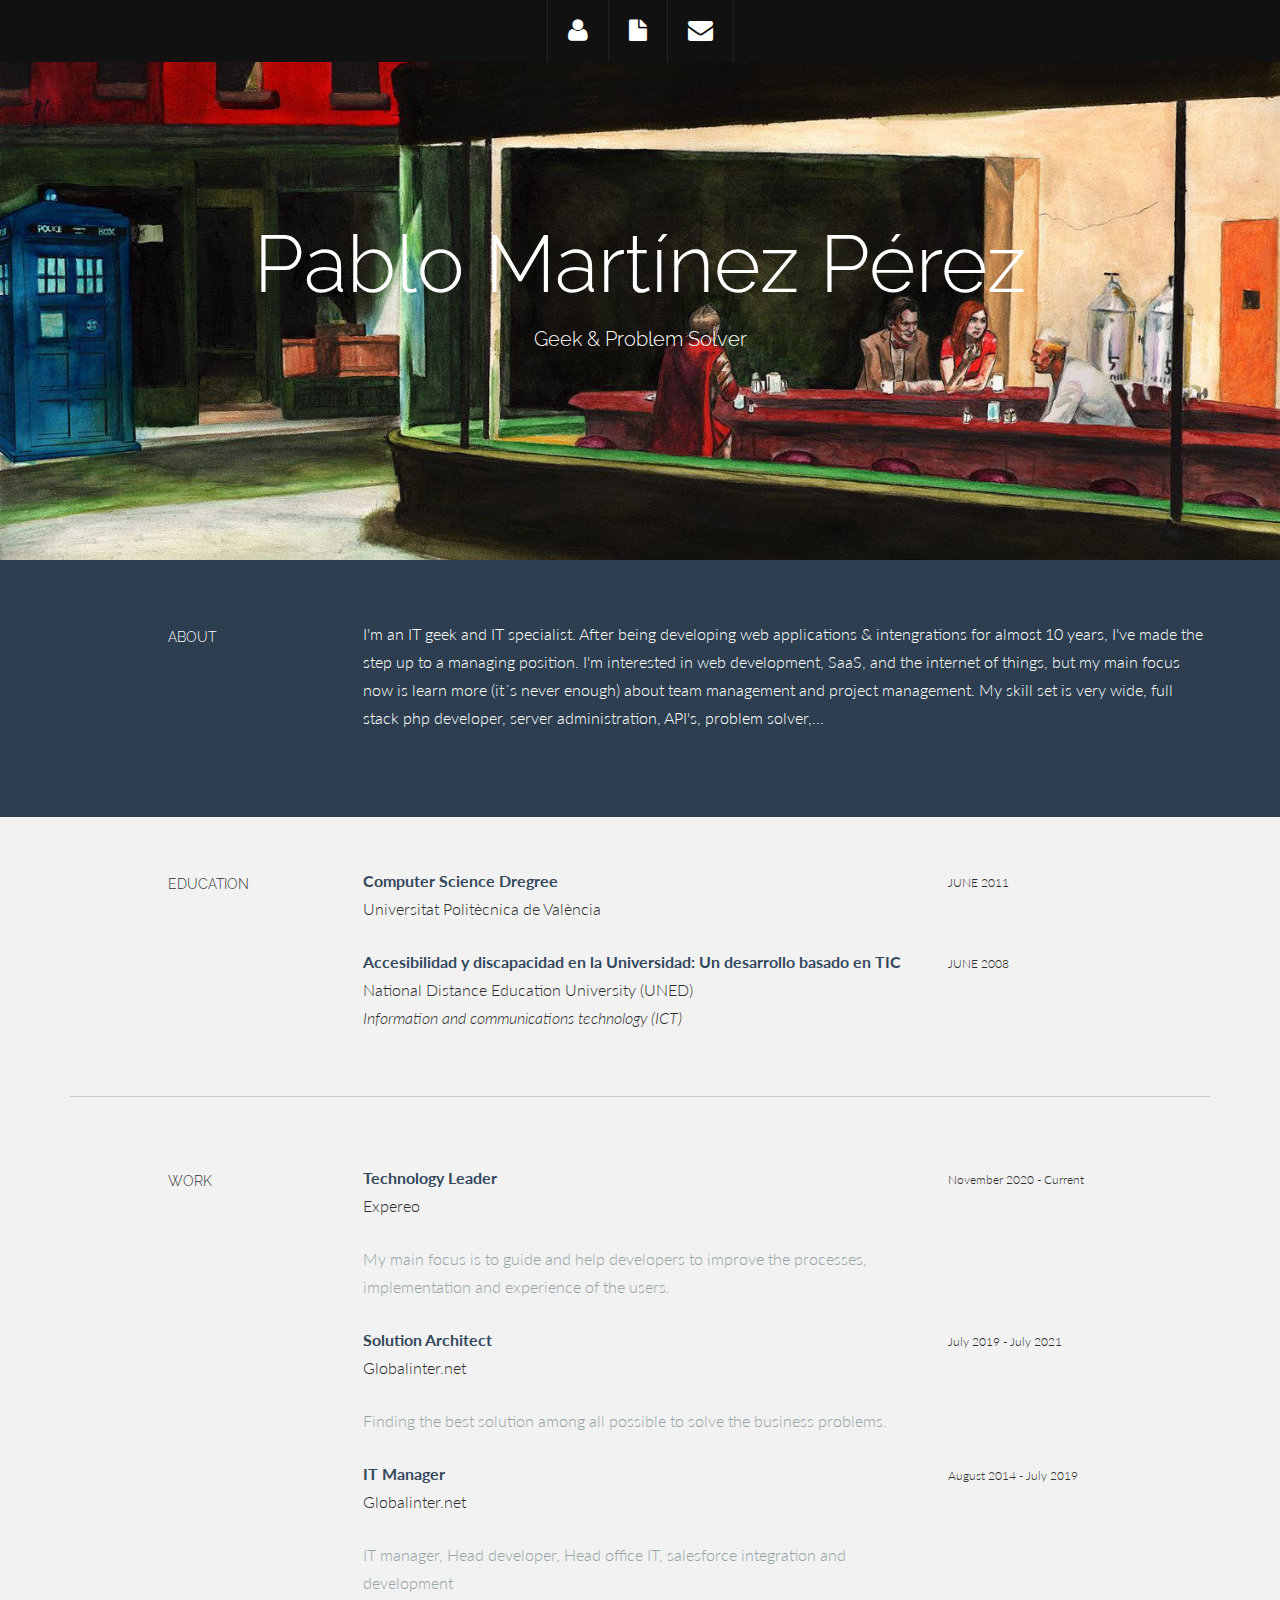
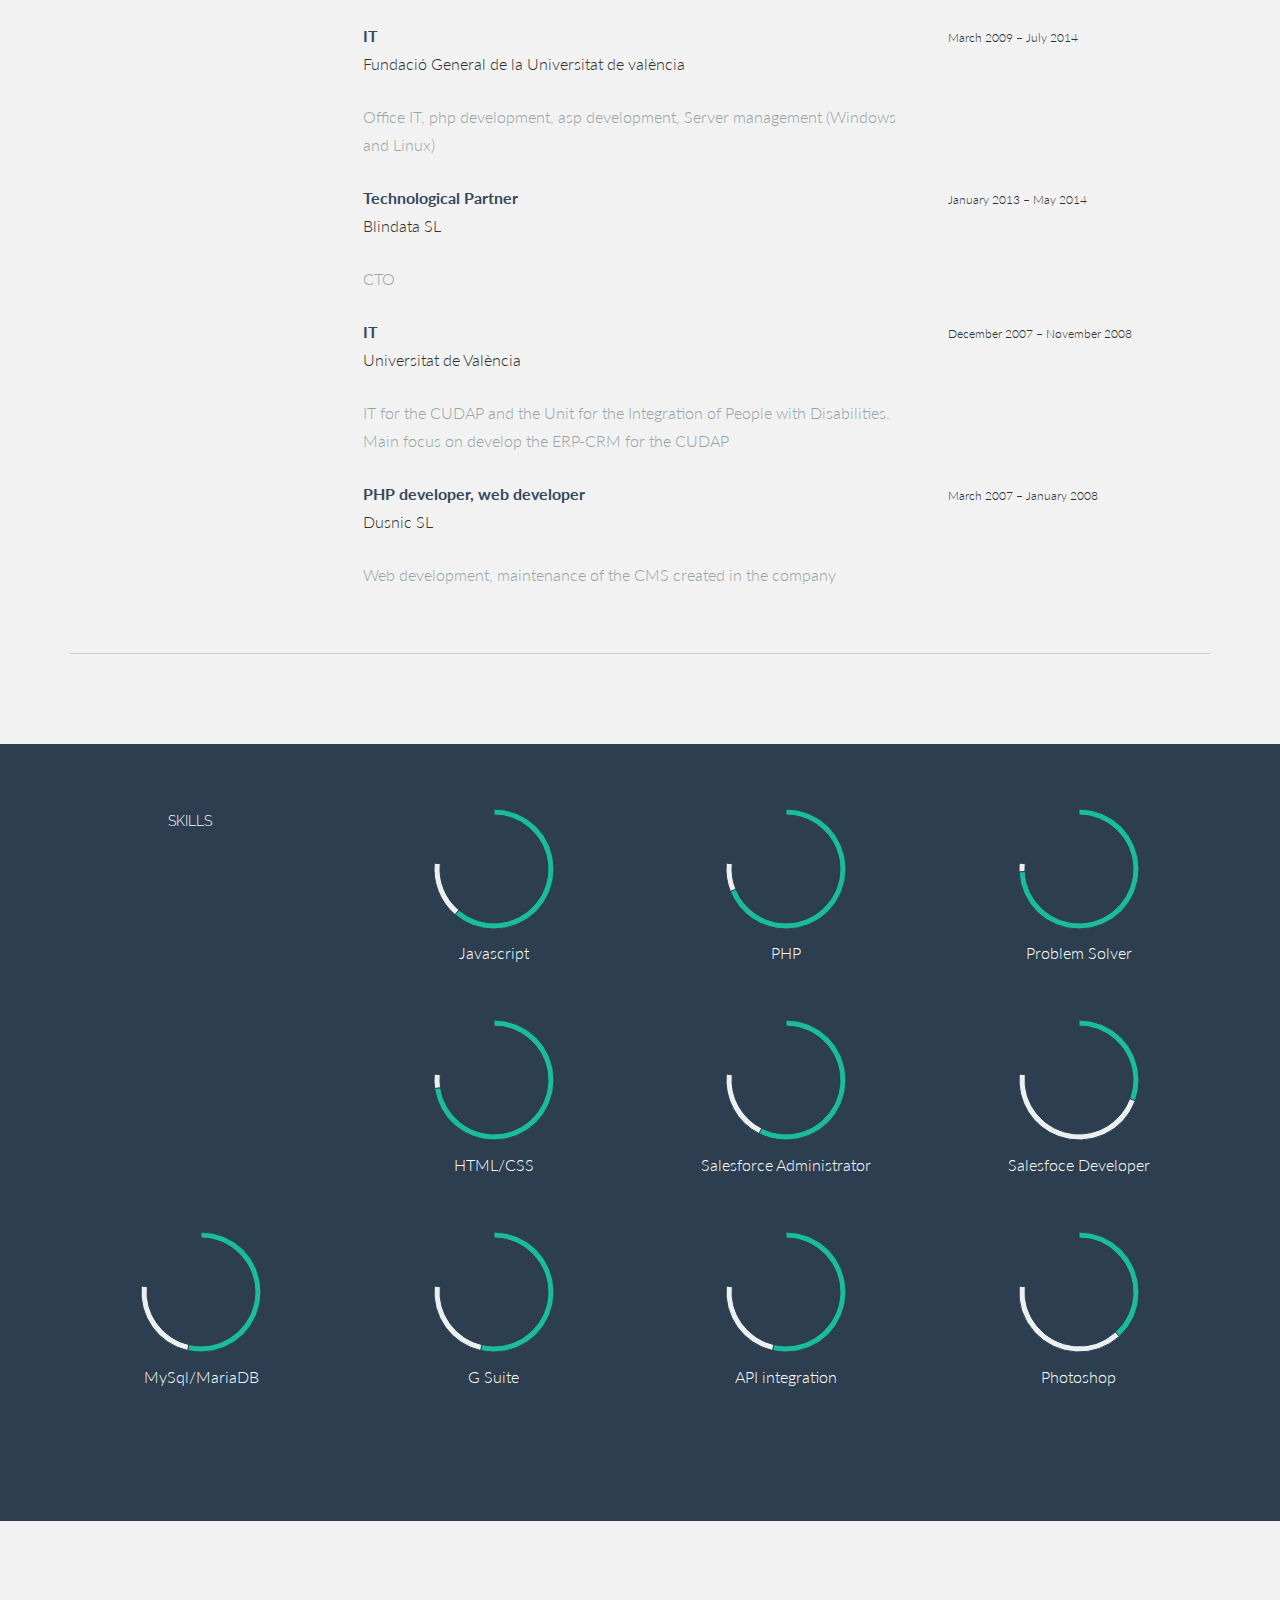
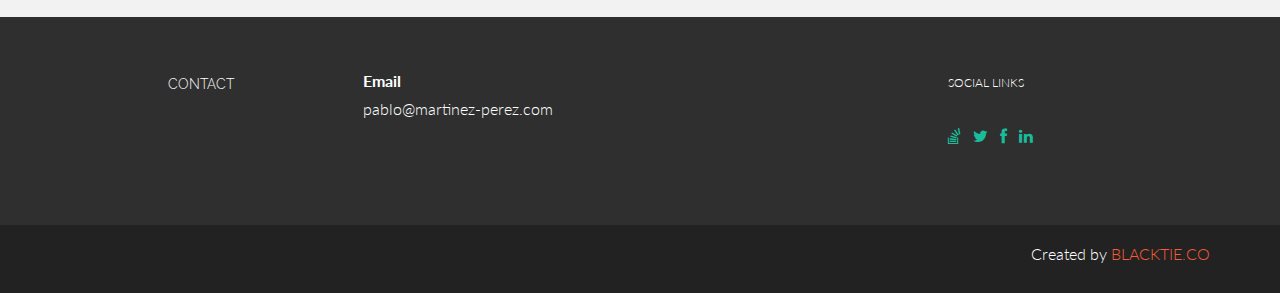
==== index.html @ cc5a2cf2 "old personal page" ====
<!DOCTYPE html>
<html lang="en">
  <head>
    <meta charset="utf-8">
    <meta name="viewport" content="width=device-width, initial-scale=1.0">
    <meta name="description" content="">
    <meta name="author" content="">
    <link rel="shortcut icon" href="assets/ico/favicon.png">

    <title>Pablo Mart&iacute;nez P&eacute;rez - Geel & problem solver</title>

    <!-- Bootstrap core CSS -->
    <link href="assets/css/bootstrap.css" rel="stylesheet">

    <!-- Custom styles for this template -->
    <link href="assets/css/main.css" rel="stylesheet">

	<link rel="stylesheet" href="assets/css/font-awesome.min.css">

    <link href='http://fonts.googleapis.com/css?family=Lato:300,400,700,300italic,400italic' rel='stylesheet' type='text/css'>
    <link href='http://fonts.googleapis.com/css?family=Raleway:400,300,700' rel='stylesheet' type='text/css'>

    <script src="assets/js/jquery.min.js"></script>
    <script type="text/javascript" src="assets/js/smoothscroll.js"></script>
    <script src="assets/js/Chart.js"></script>

    <!-- HTML5 shim and Respond.js IE8 support of HTML5 elements and media queries -->
    <!--[if lt IE 9]>
      <script src="assets/js/html5shiv.js"></script>
      <script src="assets/js/respond.min.js"></script>
    <![endif]-->
  </head>

  <body data-spy="scroll" data-offset="0" data-target="#nav">

	<div id="section-topbar">
		<div id="topbar-inner">
			<div class="container">
				<div class="row">
					<div class="dropdown">
						<ul id="nav" class="nav">
							<li class="menu-item"><a class="smoothScroll" href="#about" title="About"><i class="icon-user"></i></a></li>
							<li class="menu-item"><a class="smoothScroll" href="#resume" title="Resume"><i class="icon-file"></i></a></li>
							<!-- <li class="menu-item"><a class="smoothScroll" href="#work" title="Works"><i class="icon-briefcase"></i></a></li>-->
							<li class="menu-item"><a class="smoothScroll" href="#contact" title="Contact"><i class="icon-envelope"></i></a></li>
						</ul><!--/ uL#nav -->
					</div><!-- /.dropdown -->

					<div class="clear"></div>
				</div><!--/.row -->
			</div><!--/.container -->

			<div class="clear"></div>
		</div><!--/ #topbar-inner -->
	</div><!--/ #section-topbar -->

	<div id="headerwrap">
		<div class="container">
			<div class="row centered">
				<div class="col-lg-12">
					<h1>Pablo Mart&iacute;nez P&eacute;rez</h1>
					<h3>Geek & Problem Solver</h3>
				</div><!--/.col-lg-12 -->
			</div><!--/.row -->
		</div><!--/.container -->
	</div><!--/.#headerwrap -->


	<section id="about" name="about"></section>
	<div id="intro">
		<div class="container">
			<div class="row">

				<div class="col-lg-2 col-lg-offset-1">
					<h5>ABOUT</h5>
				</div>
				<div class="col-lg-9">
					<p>I'm an IT geek and IT specialist. After being developing web applications & intengrations for almost 10 years, I've made the step up to a managing position. I'm interested in web development, SaaS, and the internet of things, but my main focus now is learn more (it´s never enough) about team management and project management. My skill set is very wide, full stack php developer, server administration, API's, problem solver,... </p>
				</div>
				<!-- <div class="col-lg-3">
					<p><a href="#"><i class="icon-file"></i></a> <sm>DOWNLOAD PDF</sm></p>
				</div> -->

			</div><!--/.row -->
		</div><!--/.container -->
	</div><!--/ #intro -->


	<section id="resume" name="resume"></section>
	<!--EDUCATION DESCRIPTION -->
	<div class="container desc">
		<div class="row">

				<div class="col-lg-2 col-lg-offset-1">
					<h5>EDUCATION</h5>
				</div>
				<div class="col-lg-6">
					<p><t>Computer Science Dregree</t><br/>
						Universitat Politècnica de València<br/>

					</p>
				</div>
				<div class="col-lg-3">
					<p><sm>JUNE 2011</sm><br/>
					</p>
				</div>

				<div class="col-lg-6 col-lg-offset-3">
					<p><t>Accesibilidad y discapacidad en la Universidad: Un desarrollo basado en TIC</t><br/>
						National Distance Education University (UNED)<br/>
						<i>Information and communications technology (ICT)</i>
					</p>
				</div>
				<div class="col-lg-3">
					<p><sm>JUNE 2008</sm></p>
				</div>

		</div><!--/.row -->
		<br>
		<hr>
	</div><!--/.container -->


	<!--WORK DESCRIPTION -->
	<div class="container desc">
		<div class="row">
				<div class="col-lg-2 col-lg-offset-1">
					<h5>WORK</h5>
				</div>
                <div class="col-lg-6 ">
					<p><t>Technology Leader</t><br/>
						Expereo <br/>
					</p>
					<p><more>My main focus is to guide and help developers to improve the processes, implementation and experience of the users.</more></p>
				</div>
				<div class="col-lg-3">
					<p><sm>November 2020 - Current</sm></p>
				</div>
                <div class="col-lg-6 col-lg-offset-3 ">
					<p><t>Solution Architect</t><br/>
						Globalinter.net <br/>
					</p>
					<p><more>Finding the best solution among all possible to solve the business problems.</more></p>
				</div>
				<div class="col-lg-3">
					<p><sm>July 2019 - July 2021</sm></p>
				</div>
				<div class="col-lg-6 col-lg-offset-3">
					<p><t>IT Manager</t><br/>
						Globalinter.net <br/>
					</p>
					<p><more>IT manager, Head developer, Head office IT, salesforce integration and development</more></p>
				</div>
				<div class="col-lg-3">
					<p><sm>August 2014 - July 2019</sm></p>
				</div>

				<div class="col-lg-6 col-lg-offset-3">
					<p><t>IT</t><br/>
						Fundaci&oacute; General de la Universitat de val&egrave;ncia <br/>
					</p>
					<p><more>Office IT, php development, asp development, Server management (Windows and Linux)</more></p>
				</div>
				<div class="col-lg-3">
					<p><sm>March 2009 – July 2014 </sm></p>
				</div>

				<div class="col-lg-6 col-lg-offset-3">
					<p><t>Technological Partner</t><br/>
						Blindata SL <br/>
					</p>
					<p><more>CTO</more></p>
				</div>
				<div class="col-lg-3">
					<p><sm>January 2013 – May 2014 </sm></p>
				</div>

				<div class="col-lg-6 col-lg-offset-3">
					<p><t>IT</t><br/>
						Universitat de València <br/>
					</p>
					<p><more>IT for the CUDAP and the Unit for the Integration of People with Disabilities. Main focus on develop the ERP-CRM for the CUDAP</more></p>
				</div>
				<div class="col-lg-3">
					<p><sm>December 2007 – November 2008 </sm></p>
				</div>


				<div class="col-lg-6 col-lg-offset-3">
					<p><t>PHP developer, web developer</t><br/>
						Dusnic SL <br/>
					</p>
					<p><more>Web development, maintenance of the CMS created in the company</more></p>
				</div>
				<div class="col-lg-3">
					<p><sm>March 2007 – January 2008 </sm></p>
				</div>
		</div><!--/.row -->
		<br>
		<hr>
	</div><!--/.container -->


	<!--AWARDS DESCRIPTION -->
	 <div class="container desc">
		<!--<div class="row">
				<div class="col-lg-2 col-lg-offset-1">
					<h5>AWARDS</h5>
				</div>
				<div class="col-lg-6">
					<p><t>Best Web Design</t><br/>
						Black Tie Site <br/>
					</p>
				</div>
				<div class="col-lg-3">
					<p><sm>NOVEMBER 2013</sm></p>
				</div>

				<div class="col-lg-6 col-lg-offset-3">
					<p><t>Designer of the Year</t><br/>
						Awwwards Site
					</p>
					<p><more>Lorem Ipsum is simply dummy text of the printing and typesetting industry. Lorem Ipsum has been the industry's standard dummy text ever since the 1500s, when an unknown printer took a galley of type and scrambled it to make a type specimen book.</more></p>
				</div>
				<div class="col-lg-3">
					<p><sm>2013</sm></p>
				</div>

		</div><!--/.row -->
		<br>
	</div><!--/.container -->


	<!--SKILLS DESCRIPTION -->
	<div id="skillswrap">
		<div class="container">
			<div class="row">
					<div class="col-lg-2 col-lg-offset-1">
						<h5>SKILLS</h5>
					</div>
					<div class="col-lg-3 centered">
						<canvas id="javascript" height="130" width="130"></canvas>
						<p>Javascript</p>
						<br>
						<script>
							var doughnutData = [
									{
										value: 80,
										color:"#1abc9c"
									},
									{
										value : 20,
										color : "#ecf0f1"
									}
								];
								var myDoughnut = new Chart(document.getElementById("javascript").getContext("2d")).Doughnut(doughnutData);
						</script>
					</div>
					<div class="col-lg-3 centered">
						<canvas id="php" height="130" width="130"></canvas>
						<p>PHP</p>
						<br>
						<script>
							var doughnutData = [
									{
										value: 90,
										color:"#1abc9c"
									},
									{
										value : 10,
										color : "#ecf0f1"
									}
								];
								var myDoughnut = new Chart(document.getElementById("php").getContext("2d")).Doughnut(doughnutData);
						</script>
					</div>
					<div class="col-lg-3 centered">
						<canvas id="wordpress" height="130" width="130"></canvas>
						<p>Problem Solver</p>
						<br>
						<script>
							var doughnutData = [
									{
										value: 97,
										color:"#1abc9c"
									},
									{
										value : 3,
										color : "#ecf0f1"
									}
								];
								var myDoughnut = new Chart(document.getElementById("wordpress").getContext("2d")).Doughnut(doughnutData);
						</script>
					</div>

					<div class="col-lg-3 col-lg-offset-3 centered">
						<canvas id="html" height="130" width="130"></canvas>
						<p>HTML/CSS</p>
						<br>
						<script>
							var doughnutData = [
									{
										value: 95,
										color:"#1abc9c"
									},
									{
										value : 5,
										color : "#ecf0f1"
									}
								];
								var myDoughnut = new Chart(document.getElementById("html").getContext("2d")).Doughnut(doughnutData);
						</script>
					</div>
					<div class="col-lg-3 centered">
						<canvas id="sf_admin" height="130" width="130"></canvas>
						<p>Salesforce Administrator</p>
						<br>
						<script>
							var doughnutData = [
									{
										value: 75,
										color:"#1abc9c"
									},
									{
										value : 25,
										color : "#ecf0f1"
									}
								];
								var myDoughnut = new Chart(document.getElementById("sf_admin").getContext("2d")).Doughnut(doughnutData);
						</script>
					</div>
					<div class="col-lg-3 centered">
						<canvas id="sf_dev" height="130" width="130"></canvas>
						<p>Salesfoce Developer</p>
						<br>
						<script>
							var doughnutData = [
									{
										value: 40,
										color:"#1abc9c"
									},
									{
										value : 60,
										color : "#ecf0f1"
									}
								];
								var myDoughnut = new Chart(document.getElementById("sf_dev").getContext("2d")).Doughnut(doughnutData);
						</script>
					</div>
					<div class="col-lg-3 centered">
						<canvas id="mysql" height="130" width="130"></canvas>
						<p>MySql/MariaDB</p>
						<br>
						<script>
							var doughnutData = [
									{
										value: 70,
										color:"#1abc9c"
									},
									{
										value : 30,
										color : "#ecf0f1"
									}
								];
								var myDoughnut = new Chart(document.getElementById("mysql").getContext("2d")).Doughnut(doughnutData);
						</script>
					</div>
					<div class="col-lg-3 centered">
						<canvas id="gsuite" height="130" width="130"></canvas>
						<p>G Suite</p>
						<br>
						<script>
							var doughnutData = [
									{
										value: 70,
										color:"#1abc9c"
									},
									{
										value : 30,
										color : "#ecf0f1"
									}
								];
								var myDoughnut = new Chart(document.getElementById("gsuite").getContext("2d")).Doughnut(doughnutData);
						</script>
					</div>
					<div class="col-lg-3 centered">
						<canvas id="api" height="130" width="130"></canvas>
						<p>API integration</p>
						<br>
						<script>
							var doughnutData = [
									{
										value: 70,
										color:"#1abc9c"
									},
									{
										value : 30,
										color : "#ecf0f1"
									}
								];
								var myDoughnut = new Chart(document.getElementById("api").getContext("2d")).Doughnut(doughnutData);
						</script>
					</div>
					<div class="col-lg-3 centered">
						<canvas id="photoshop" height="130" width="130"></canvas>
						<p>Photoshop</p>
						<br>
						<script>
							var doughnutData = [
									{
										value: 50,
										color:"#1abc9c"
									},
									{
										value : 50,
										color : "#ecf0f1"
									}
								];
								var myDoughnut = new Chart(document.getElementById("photoshop").getContext("2d")).Doughnut(doughnutData);
						</script>
					</div>

			</div><!--/.row -->
			<br>
		</div><!--/.container -->
	</div><!--/ #skillswrap -->



	<section id="work" name="work"></section>
	<!--PORTFOLIO DESCRIPTION -->
	 <div class="container desc">
		<!--<div class="row">
				<div class="col-lg-2 col-lg-offset-1">
					<h5>PORTFOLIO</h5>
				</div>
				<div class="col-lg-6">
					<p><img class="img-responsive" src="assets/img/port01.jpg" alt=""></p>
				</div>
				<div class="col-lg-3">
					<p>CANALS OF ENGLAND</p>
				<p><more>Lorem Ipsum is simply dummy text of the printing and typesetting industry. Lorem Ipsum has been the industry's standard dummy text ever since the 1500s, when an unknown printer took a galley of type and scrambled it to make a type specimen book.<br/><br/>
					<sm><i class="icon-tag"></i> design</sm></more>
				</p>
				</div>

				<div class="col-lg-6 col-lg-offset-3">
					<p><img class="img-responsive" src="assets/img/port02.jpg" alt=""></p>
				</div>
				<div class="col-lg-3">
						<p>SANKEY</p>
					<p><more>Lorem Ipsum is simply dummy text of the printing and typesetting industry. Lorem Ipsum has been the industry's standard dummy text ever since the 1500s, when an unknown printer took a galley of type and scrambled it to make a type specimen book.<br/><br/>
						<sm><i class="icon-tag"></i> front-end</sm></more>
					</p>
				</div>

				<div class="col-lg-6 col-lg-offset-3">
					<p><img class="img-responsive" src="assets/img/port03.jpg" alt=""></p>
				</div>
				<div class="col-lg-3">
						<p>WE GROW</p>
					<p><more>Lorem Ipsum is simply dummy text of the printing and typesetting industry. Lorem Ipsum has been the industry's standard dummy text ever since the 1500s, when an unknown printer took a galley of type and scrambled it to make a type specimen book.<br/><br/>
						<sm><i class="icon-tag"></i> web design</sm></more>
					</p>
				</div>

		</div><!--/.row -->
		<br>
		<br>
	</div><!--/.container -->



	<section id="contact" name="contact"></section>
	<!--FOOTER DESCRIPTION -->
	<div id="footwrap">
		<div class="container">
			<div class="row">

				<div class="col-lg-2 col-lg-offset-1">
					<h5>CONTACT</h5>
				</div>
				<div class="col-lg-6">
					<p><t>Email</t><br/>
						pablo@martinez-perez.com <br/>
					</p>
				</div>
				<div class="col-lg-3">
					<p><sm>SOCIAL LINKS</sm></p>
					<p>
						<a href="http://stackexchange.com/users/1245798/pablo-martinez"><i class="icon-stackexchange"></i></a>
						<a href="https://twitter.com/x_hiena"><i class="icon-twitter"></i></a>
						<a href="https://www.facebook.com/xhiena"><i class="icon-facebook"></i></a>
						<a href="https://www.linkedin.com/in/pablomartinezperez"><i class="icon-linkedin"></i></a>
						<!-- <a href="#"><i class="icon-apple"></i></a> -->

					</p>
				</div>
			</div><!--/.row -->
		</div><!--/.container -->
	</div><!--/ #footer -->

	<div id="c">
		<div class="container">
			<p>Created by <a href="http://www.blacktie.co">BLACKTIE.CO</a></p>

		</div>
	</div>


    <!-- Bootstrap core JavaScript
    ================================================== -->
    <!-- Placed at the end of the document so the pages load faster -->
    <script src="assets/js/bootstrap.js"></script>
	<script>
  (function(i,s,o,g,r,a,m){i['GoogleAnalyticsObject']=r;i[r]=i[r]||function(){
  (i[r].q=i[r].q||[]).push(arguments)},i[r].l=1*new Date();a=s.createElement(o),
  m=s.getElementsByTagName(o)[0];a.async=1;a.src=g;m.parentNode.insertBefore(a,m)
  })(window,document,'script','https://www.google-analytics.com/analytics.js','ga');

  ga('create', 'UA-87612403-2', 'auto');
  ga('send', 'pageview');

</script>
  </body>
</html>
---- assets/css/main.css ----
/* Author: Carlos Alvarez
 * URL: http://alvarez.is
 *
 * Project Name: Kelvin - Free Bootstrap 3 Resume Theme
 * Version: 1.0
 * URL: http://blacktie.co
 */

body {
  background-color: #f2f2f2;
    font-family: "Lato";
    font-weight: 300;
    font-size: 16px;
    color: #555;

    -webkit-font-smoothing: antialiased;
    -webkit-overflow-scrolling: touch;
}

/* Titles */
h1, h2, h3, h4, h5, h6 {
    font-family: "Raleway";
    font-weight: 300;
    color: #333;
}


/* Paragraph & Typographic */
p {
    line-height: 28px;
    margin-bottom: 25px;
}

.centered {
    text-align: center;
}

/* Links */
a {
    color: #f85c37;
    word-wrap: break-word;

    -webkit-transition: color 0.1s ease-in, background 0.1s ease-in;
    -moz-transition: color 0.1s ease-in, background 0.1s ease-in;
    -ms-transition: color 0.1s ease-in, background 0.1s ease-in;
    -o-transition: color 0.1s ease-in, background 0.1s ease-in;
    transition: color 0.1s ease-in, background 0.1s ease-in;
}

a:hover,
a:focus {
    color: #7b7b7b;
    text-decoration: none;
    outline: 0;
}

a:before,
a:after {
    -webkit-transition: color 0.1s ease-in, background 0.1s ease-in;
    -moz-transition: color 0.1s ease-in, background 0.1s ease-in;
    -ms-transition: color 0.1s ease-in, background 0.1s ease-in;
    -o-transition: color 0.1s ease-in, background 0.1s ease-in;
    transition: color 0.1s ease-in, background 0.1s ease-in;
}

 hr {
    display: block;
    height: 1px;
    border: 0;
    border-top: 1px solid #ccc;
    margin: 1em 0;
    padding: 0;
}


/*---------------------------------------------------
	3.1 Topbar
---------------------------------------------------*/

#section-topbar {
	position: fixed;
	top: 0;
	left: 0;
	right: 0;
	z-index: 10000;
	overflow: visible;
	font: normal 16px/24px  'Open Sans', "Helvetica Neue", Helvetica, Arial, sans-serif;
}

#section-topbar a {
  color: #fff;
}

#topbar-inner {
	background: #111;
	line-height: 0;
	text-align: center;
}

/*
	Top Bar

	By default, top navigation bar uses "fixed" position
*/
#section-topbar ul#nav {
	display: inline-block;
	position: relative;
	margin: 0;
	padding: 0;

	border-right: 1px solid #222;

	/* For IE, the outcast */
	zoom:1;
	*display: inline;
}

#section-topbar ul#nav > li {
	display: block;
    float: left;
    padding: 0;
}


#section-topbar ul#nav a {
  display: block;
  font: normal 11px/18px "Helvetica Neue", Helvetica, Arial, sans-serif;
  text-decoration: none;
  padding: 18px 20px 18px 20px;
  border-left: 1px solid #222;
}

	#section-topbar ul#nav a:hover {
	  background: #222;
	  text-decoration: none;
	  border-left: 1px solid #111;
	}

	#section-topbar ul#nav .active a {
		background: #44bbaa;
		border-left: 1px solid #111;
	}

		#section-topbar ul#nav .active a:hover {
			background: #44bbaa;
		}
#section-topbar i {
	font-size: 25px;
}
/*---------------------------------------------------
	SECTION WRAPS
---------------------------------------------------*/

/* Header Wrap */
#headerwrap {
	background: url(../img/header-bg.jpg) no-repeat center top;
	margin-top: 60px;
	padding-top:140px;
	text-align:center;
	background-attachment: relative;
	background-position: center center;
	min-height: 500px;
	width: 100%;
	
    -webkit-background-size: 100%;
    -moz-background-size: 100%;
    -o-background-size: 100%;
    background-size: 100%;

    -webkit-background-size: cover;
    -moz-background-size: cover;
    -o-background-size: cover;
    background-size: cover;
}

#headerwrap h1 {
	font-size: 80px;
	color: white;
}

#headerwrap h3 {
	font-size: 20px;
	color: white;
}

/* Intnro Wrap */

#intro {
	background: #2c3e50;
	padding-top: 60px;
	padding-bottom: 60px;
	color: white;
} 

#intro h5, p {
	color: white;
}

#intro i {
	color: white;
	font-size: 20px;
	padding-right: 8px;
	vertical-align: middle;
}


#skillswrap {
	background: #2c3e50;
	padding-top: 60px;
	padding-bottom: 60px;
	color: white;
}

#skillswrap h5, p {
	color: white;
}

#footwrap {
	background: #2f2f2f;
	padding-top: 50px;
	padding-bottom: 50px;
}

#footwrap p {
	color: white;
}

#footwrap h5 {
	color: white;
}


#footwrap t {
	font-weight: 700;
}

#footwrap i {
	padding-right: 8px;
	color: #1abc9c;
}

/* Copyright Wrap */

#c {
	background: #222222;
	padding-top: 15px;
	text-align: right;
}

#c p {
	color: white
}



/* Global Values */

.desc {
	padding-top: 50px;
}

.desc p {
	color: #2f2f2f;
}

.desc t {
	color: #34495e;
	font-weight: 700;
}

.desc imp {
	padding: 6px;
	color: white;
	background: #34495e;
}

.desc more {
	color: #95a5a6;
}


sm {
	font-size: 12px;
}
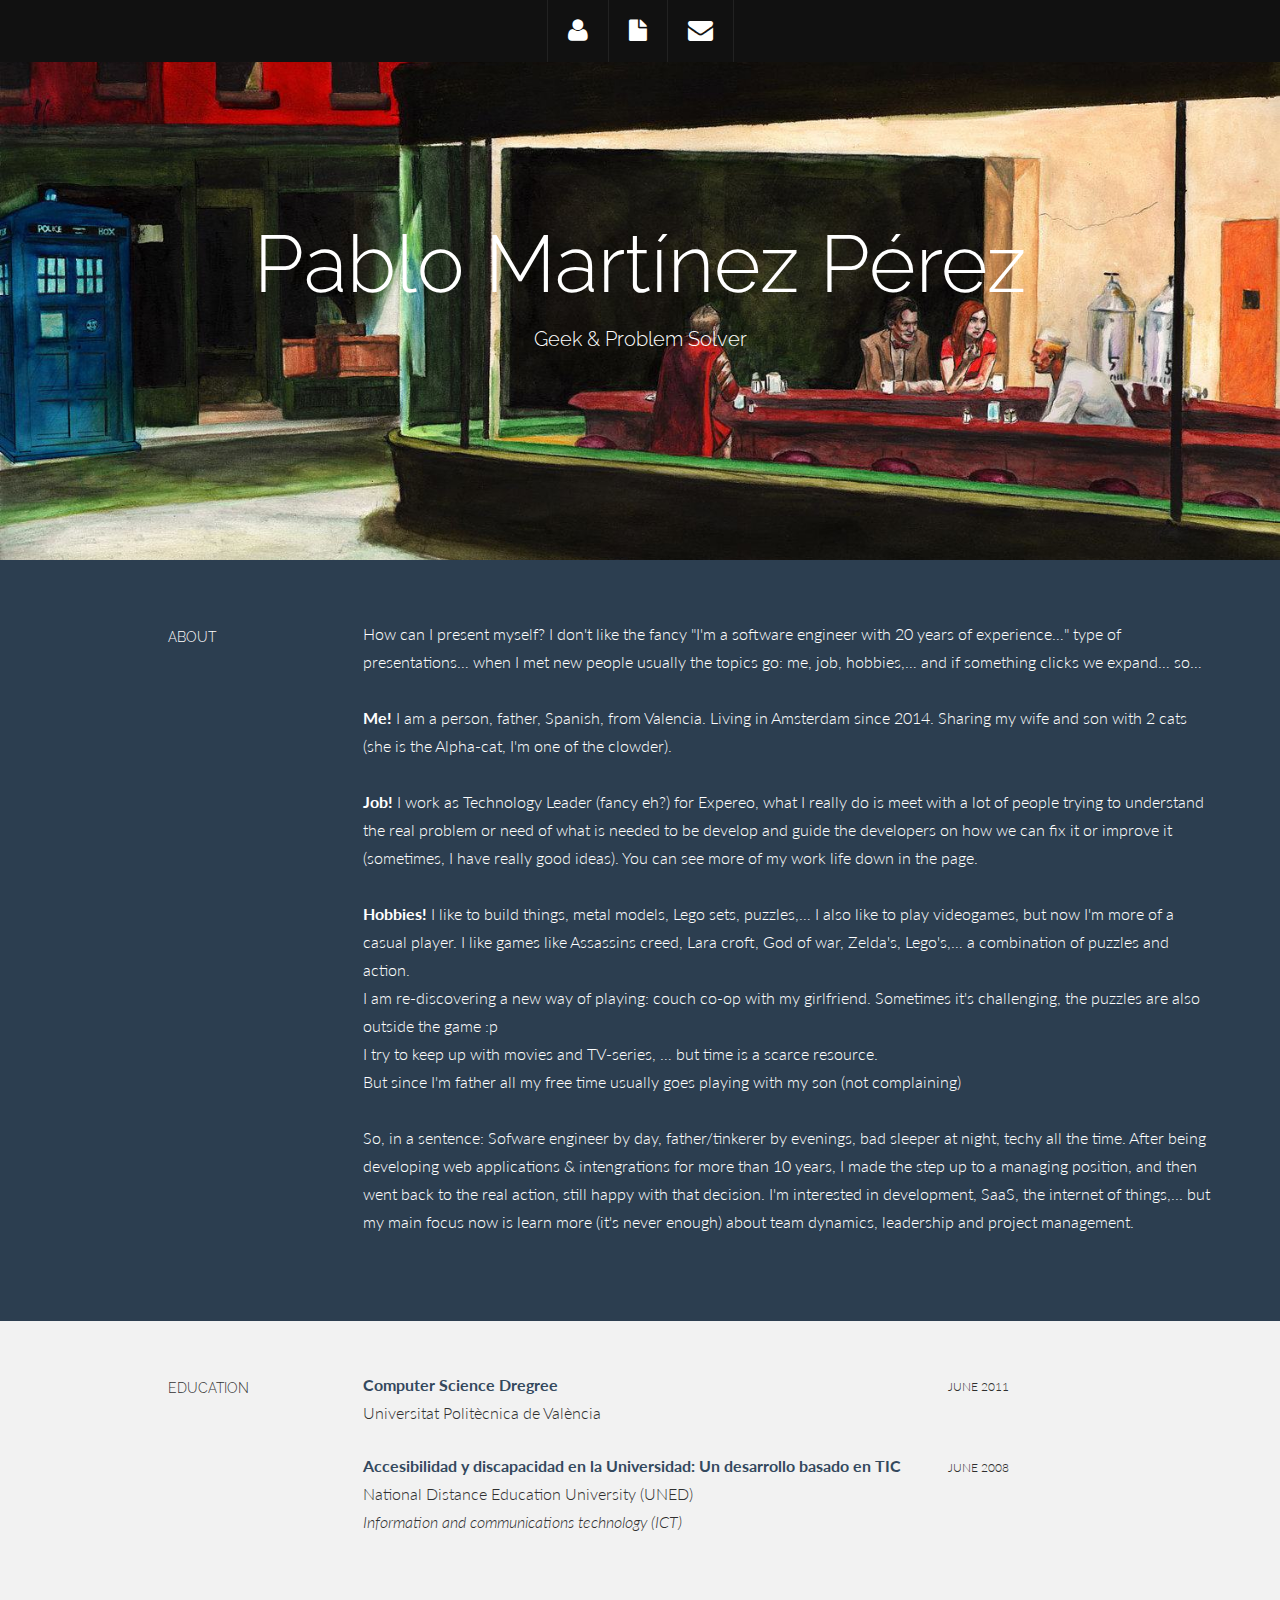
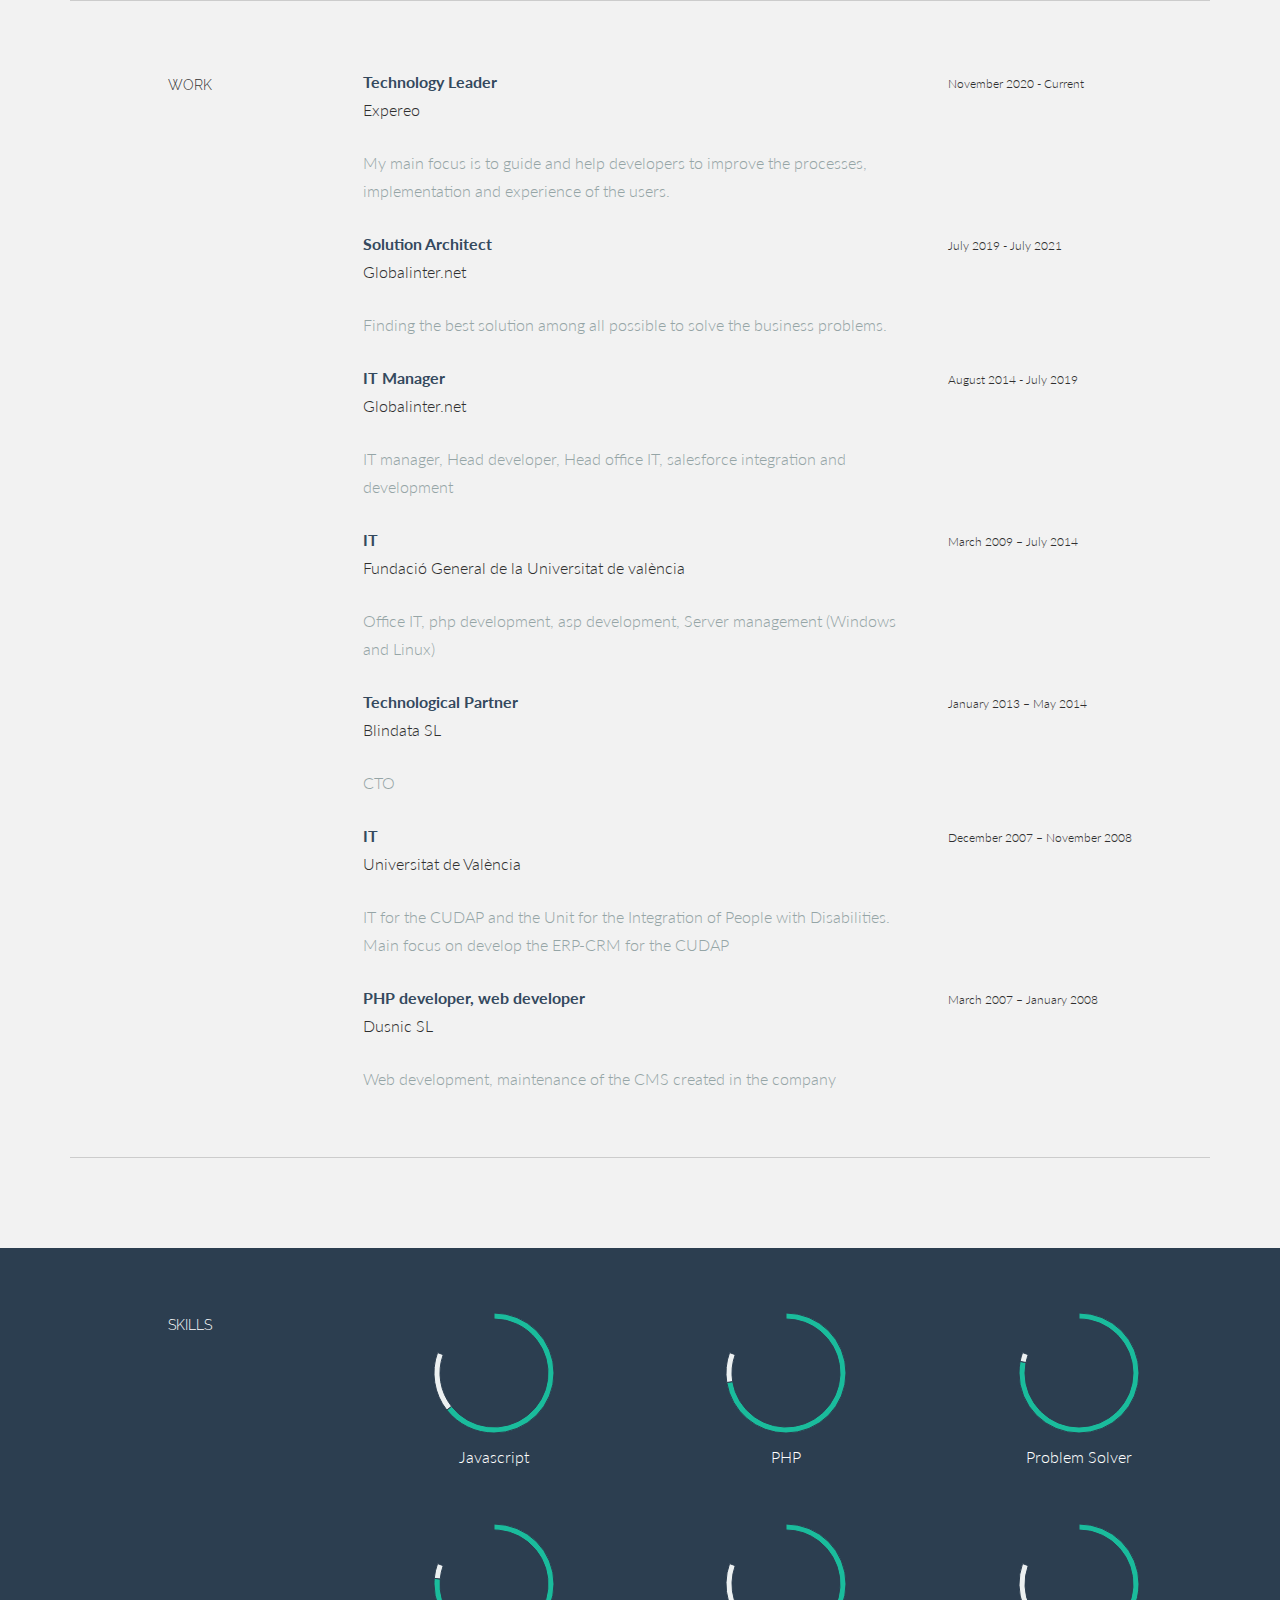
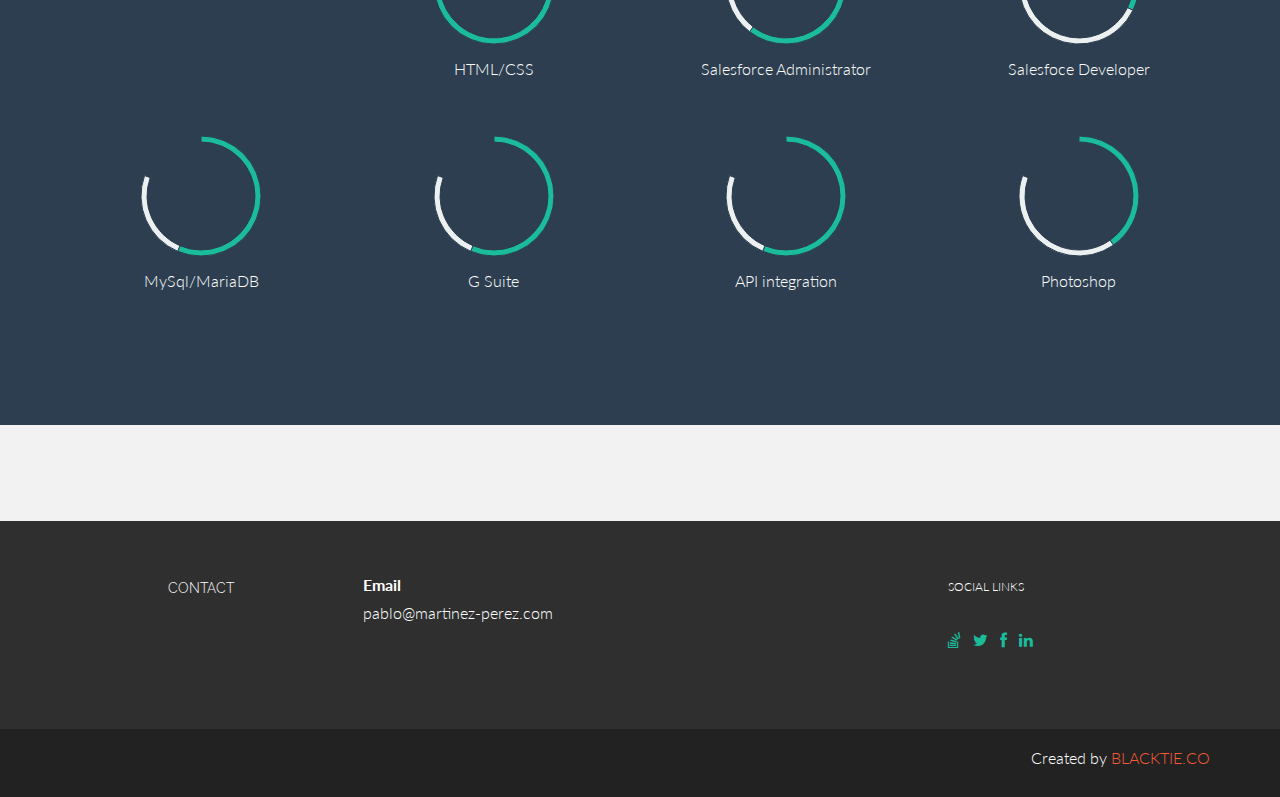
==== commit 77341181: "cv" ====
--- a/index.html
+++ b/index.html
@@ -75,7 +75,24 @@
 					<h5>ABOUT</h5>
 				</div>
 				<div class="col-lg-9">
-					<p>I'm an IT geek and IT specialist. After being developing web applications & intengrations for almost 10 years, I've made the step up to a managing position. I'm interested in web development, SaaS, and the internet of things, but my main focus now is learn more (it´s never enough) about team management and project management. My skill set is very wide, full stack php developer, server administration, API's, problem solver,... </p>
+					<p>How can I present myself? I don't like the fancy "I'm a software engineer with 20 years of experience…" type of presentations… when I met new people usually the topics go: me, job, hobbies,… and if something clicks we expand… so… <br />
+                        <br />
+<b>Me!</b> I am a person, father, Spanish, from Valencia. Living in Amsterdam since 2014. Sharing my wife and son with 2 cats (she is the Alpha-cat, I'm one of the clowder).<br /><br />
+
+<b>Job!</b> I work as Technology Leader (fancy eh?) for Expereo, what I really do is meet with a lot of people trying to understand the real problem or need of what is needed to be develop and guide the developers on how we can fix it or improve it (sometimes, I have really good ideas). You can see more of my work life down in the page.<br /><br />
+
+<b>Hobbies!</b> I like to build things, metal models, Lego sets, puzzles,… I also like to play videogames, but now I'm more of a casual player. I like games like Assassins creed, Lara croft, God of war, Zelda's, Lego's,… a combination of puzzles and action.<br />
+
+I am re-discovering a new way of playing: couch co-op with my girlfriend. Sometimes it's challenging, the puzzles are also outside the game :p<br />
+
+I try to keep up with movies and TV-series, … but time is a scarce resource.<br />
+
+But since I'm father all my free time usually goes playing with my son (not complaining)<br />
+<br />
+So, in a sentence: Sofware engineer by day, father/tinkerer by evenings, bad sleeper at night, techy all the time.
+
+
+                        After being developing web applications & intengrations for more than 10 years, I made the step up to a managing position, and then went back to the real action, still happy with that decision. I'm interested in development, SaaS, the internet of things,... but my main focus now is learn more (it's never enough) about team dynamics, leadership and project management. </p>
 				</div>
 				<!-- <div class="col-lg-3">
 					<p><a href="#"><i class="icon-file"></i></a> <sm>DOWNLOAD PDF</sm></p>
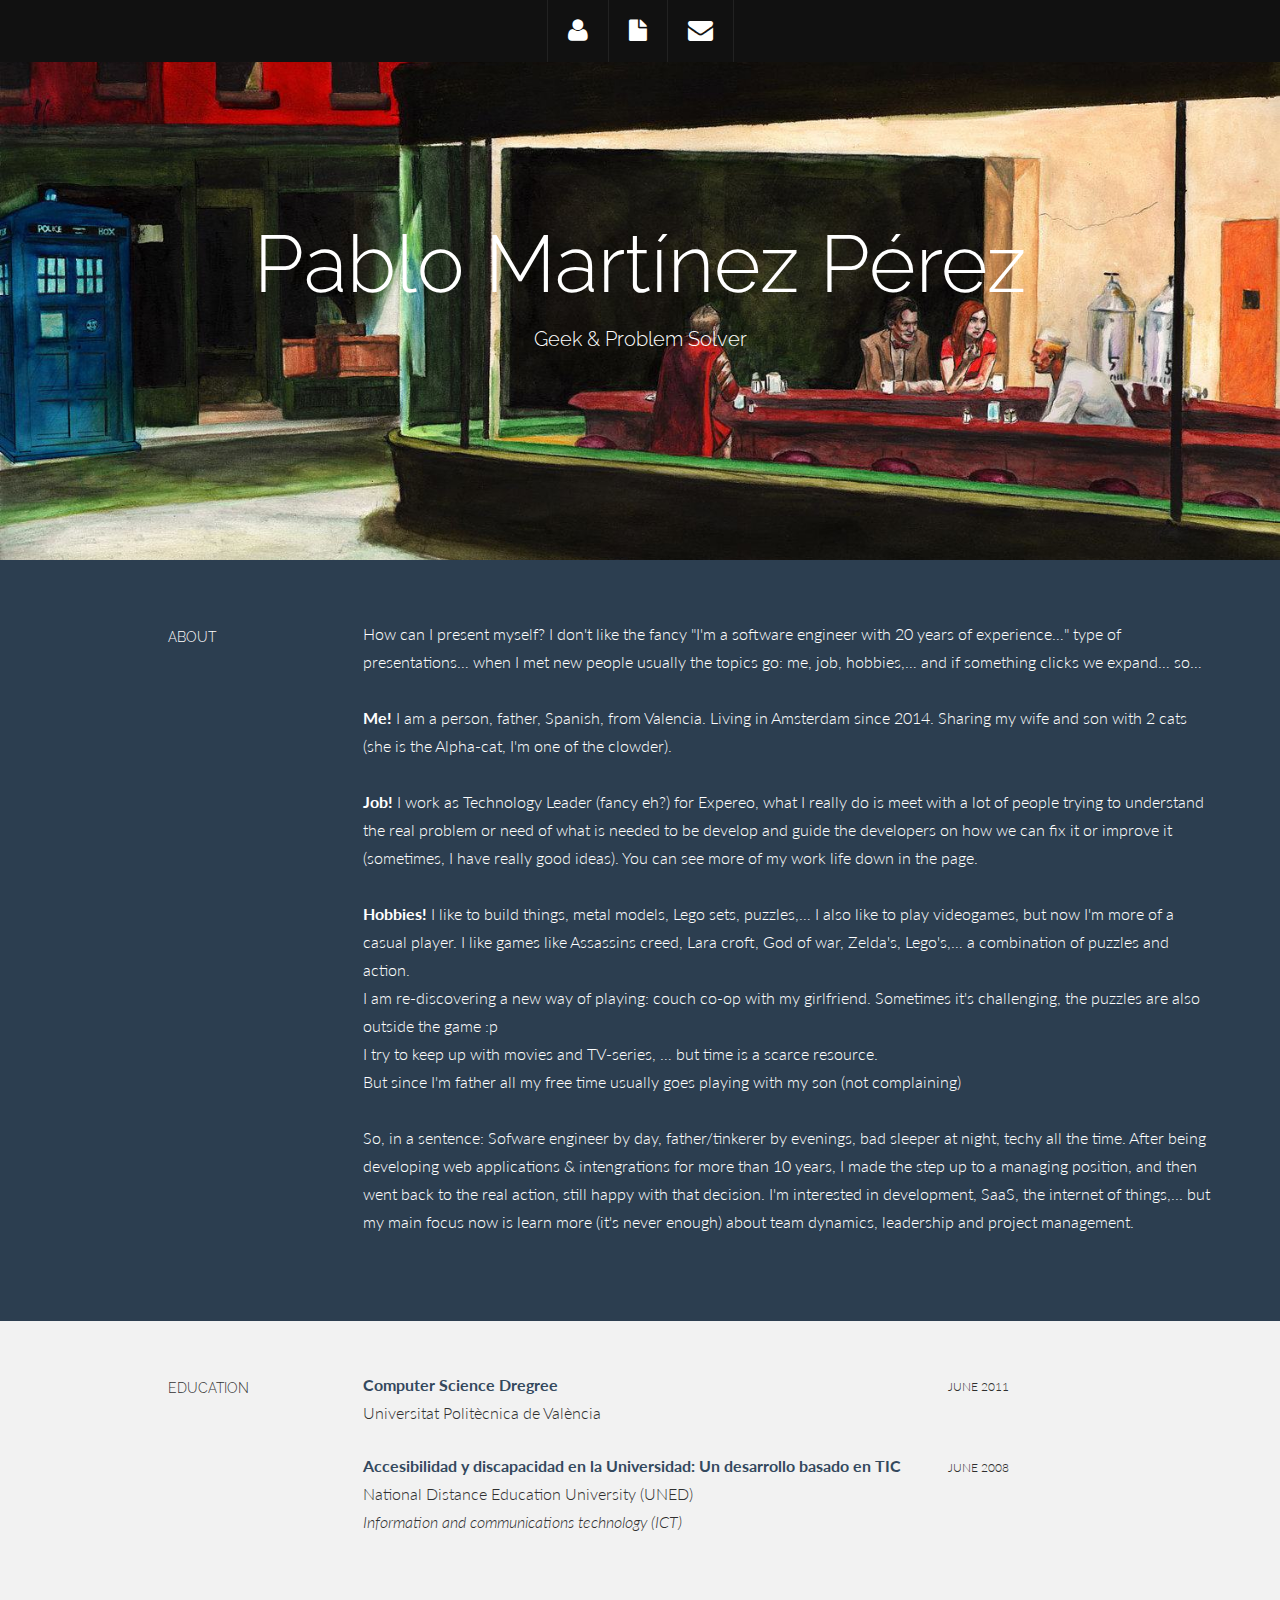
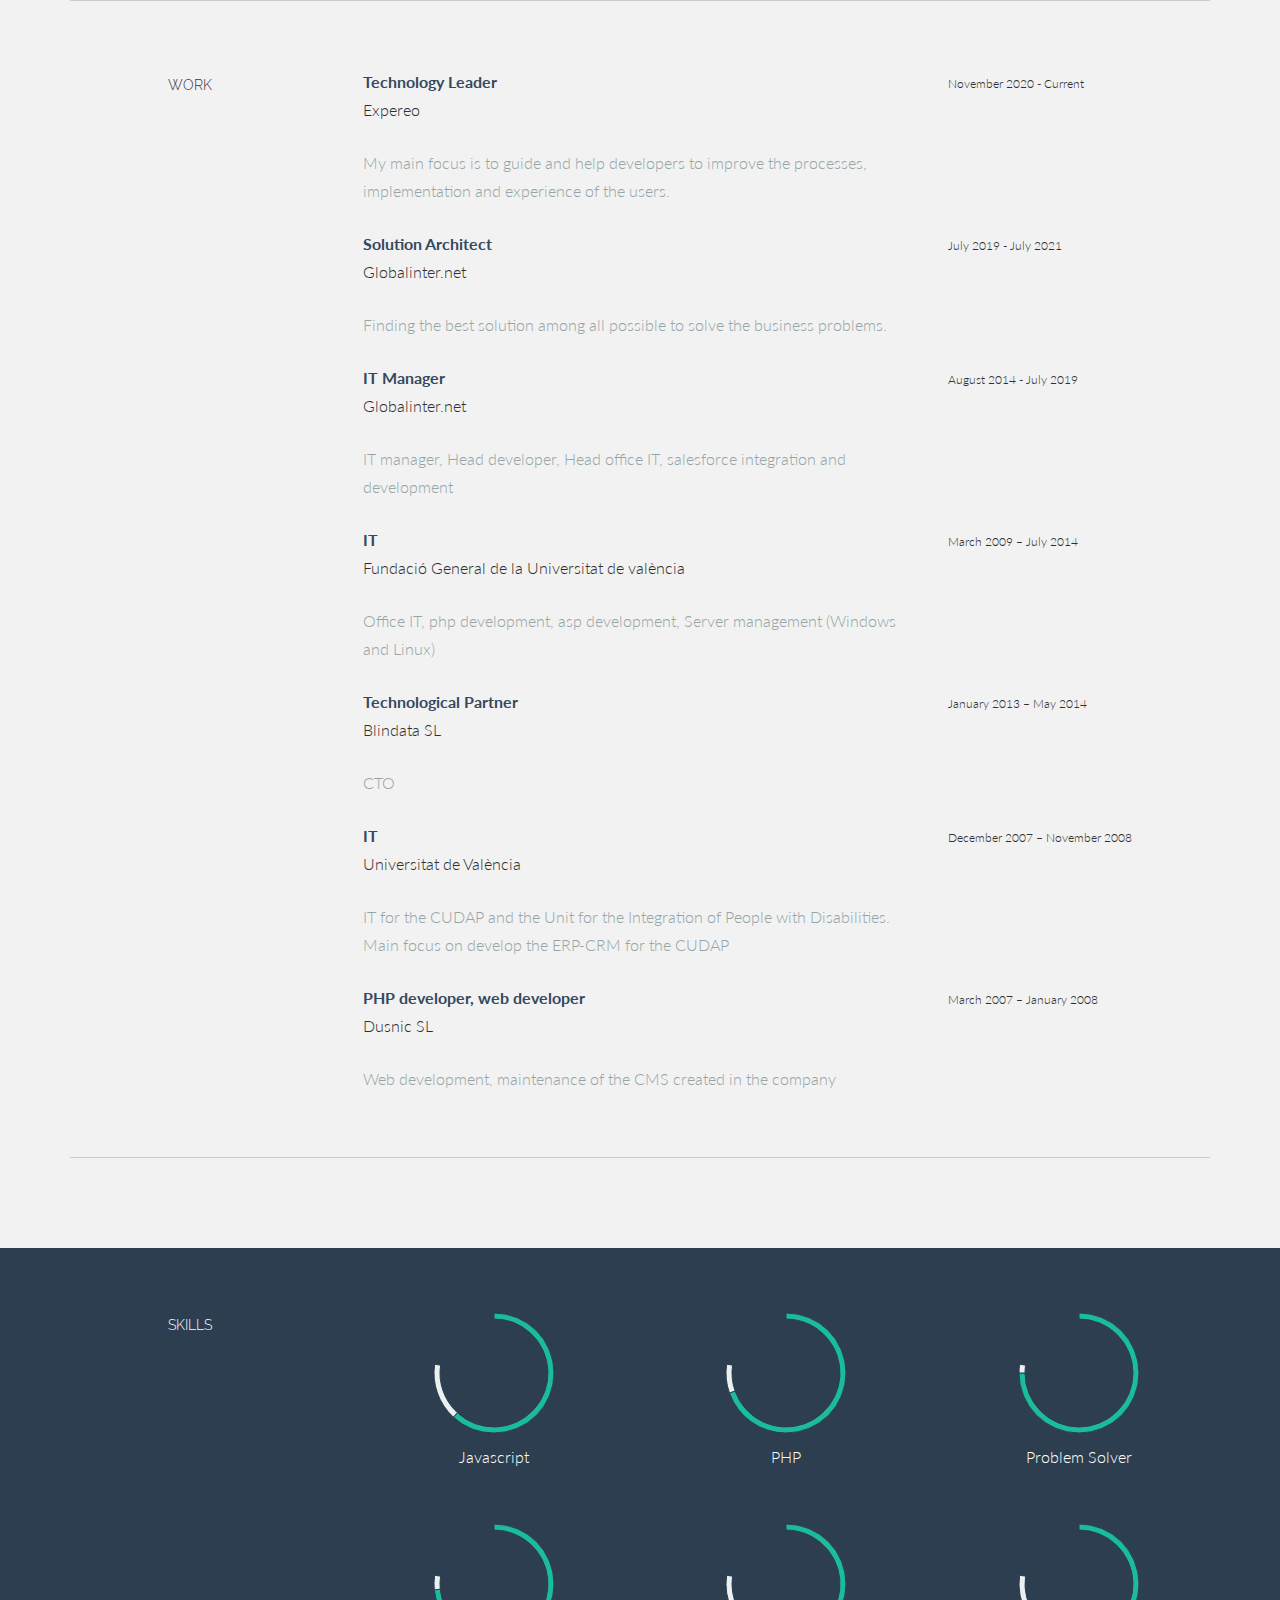
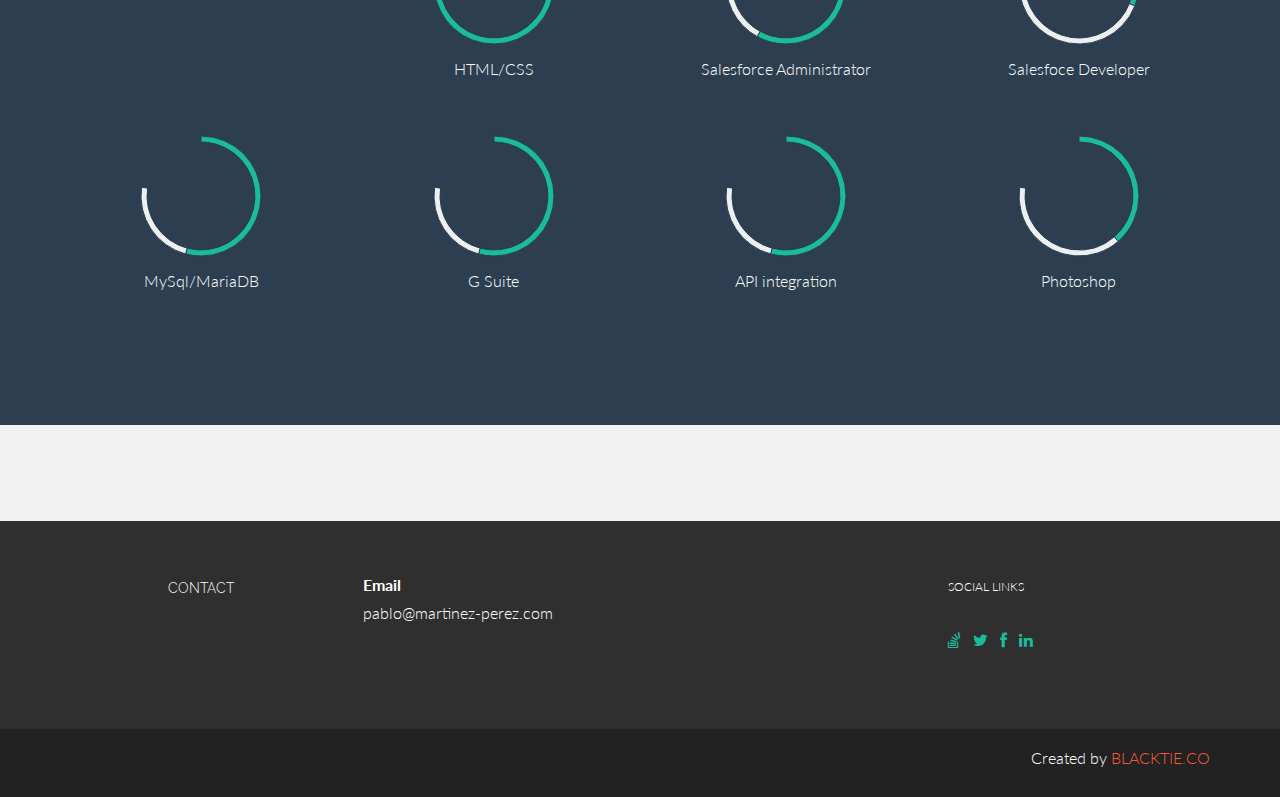
==== commit ff0622e2: "added coffee" ====
--- a/index.html
+++ b/index.html
@@ -539,5 +539,6 @@
   ga('send', 'pageview');
 
 </script>
+<script type="text/javascript" src="https://cdnjs.buymeacoffee.com/1.0.0/button.prod.min.js" data-name="bmc-button" data-slug="xhiena" data-color="#5F7FFF" data-emoji=""  data-font="Cookie" data-text="Buy me a coffee" data-outline-color="#000000" data-font-color="#ffffff" data-coffee-color="#FFDD00" ></script>
   </body>
 </html>
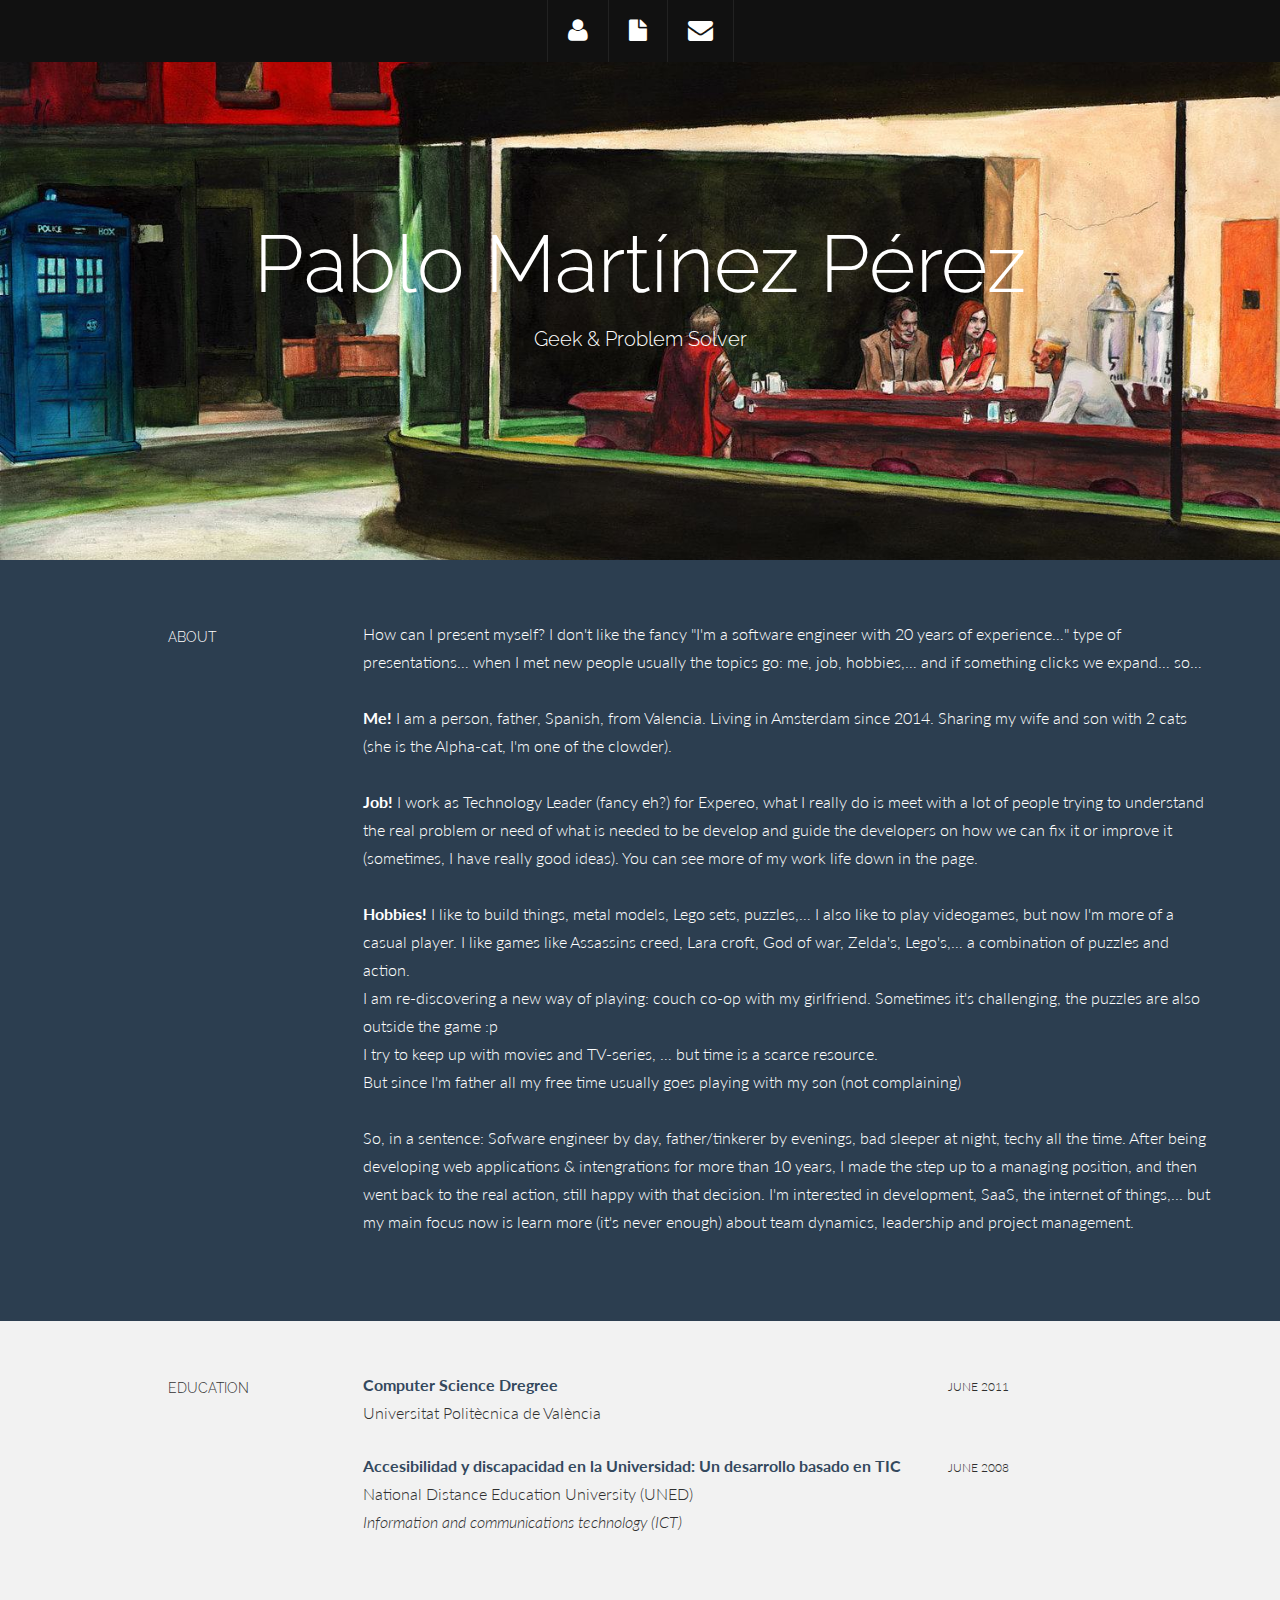
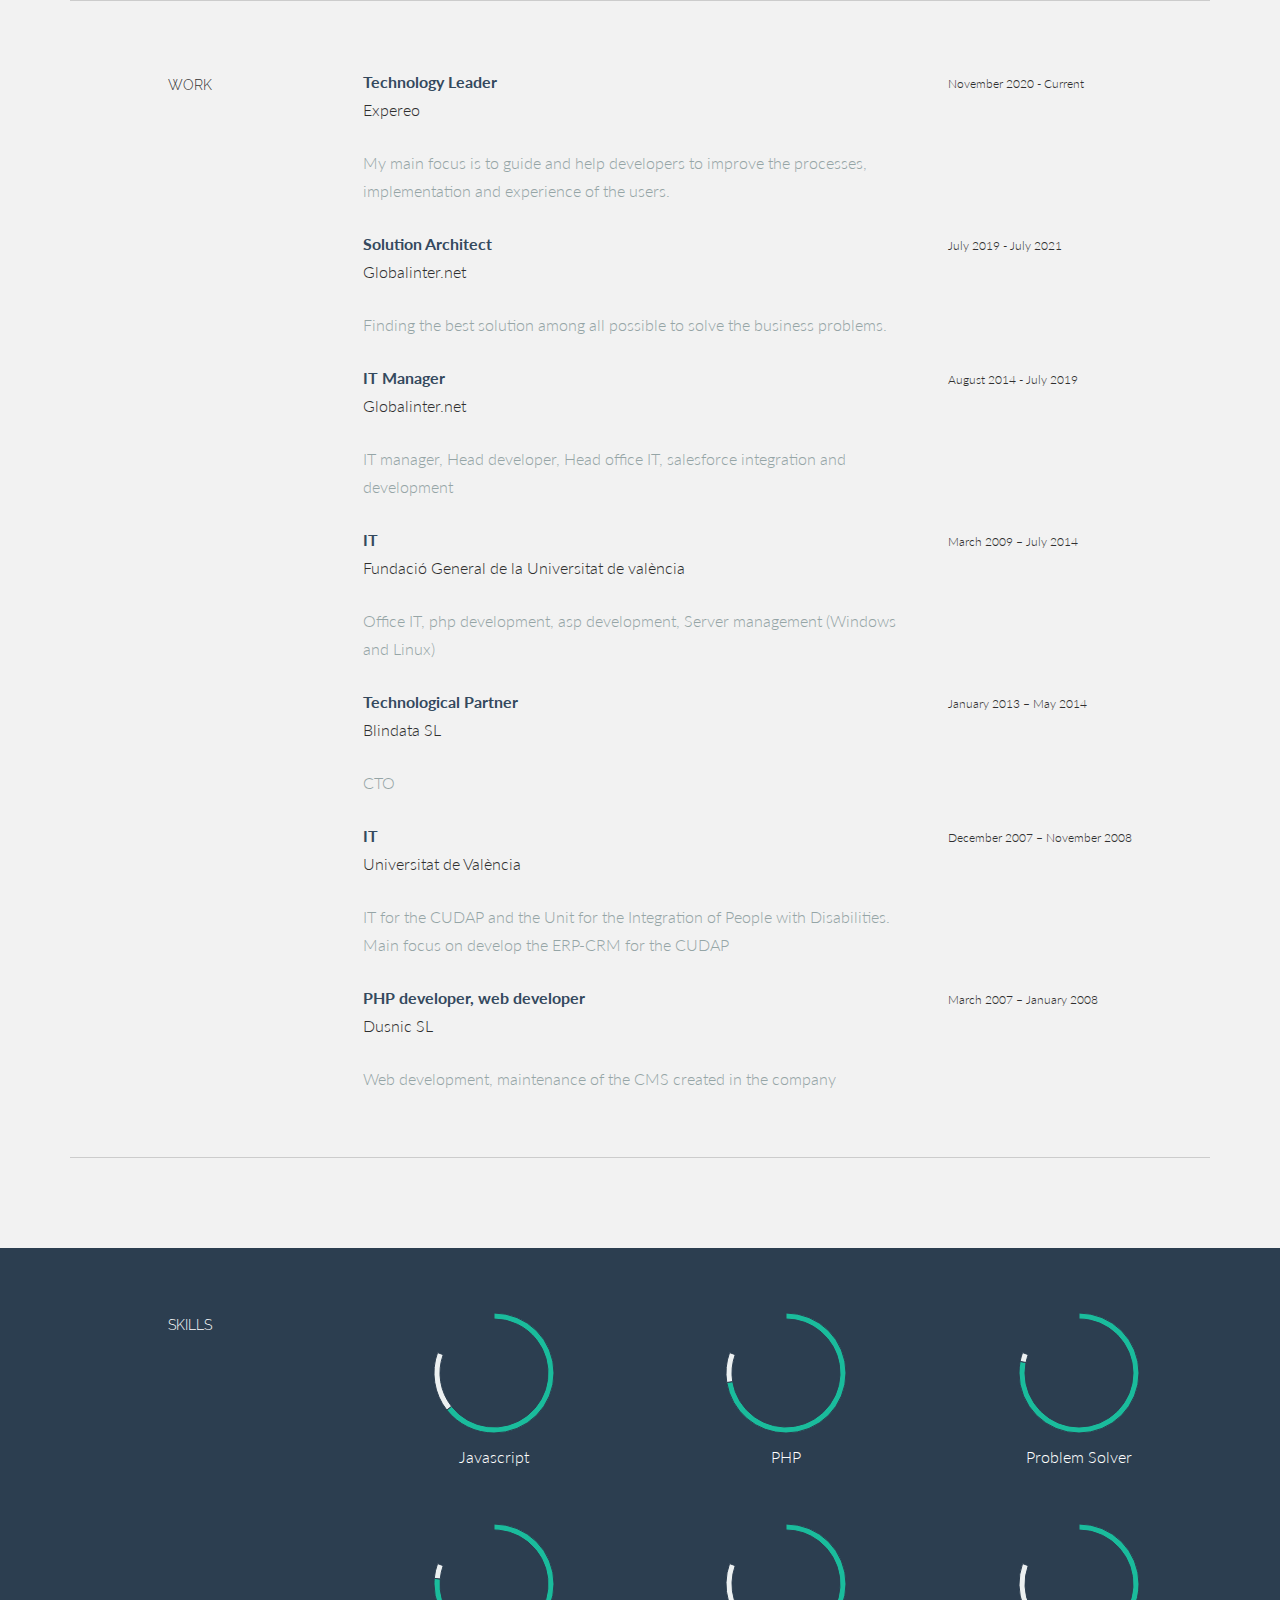
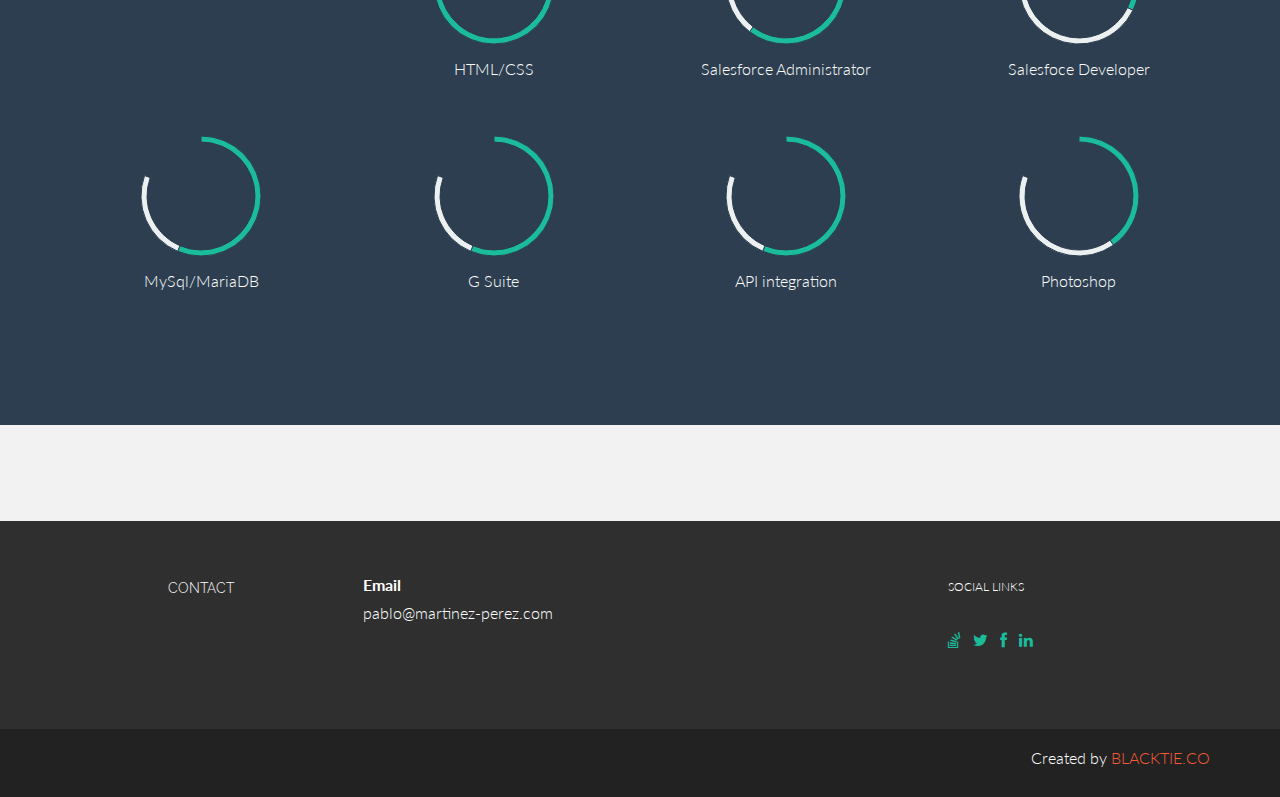
==== commit d4b0d096: "better possitioned" ====
--- a/index.html
+++ b/index.html
@@ -509,7 +509,7 @@
 						<a href="https://twitter.com/x_hiena"><i class="icon-twitter"></i></a>
 						<a href="https://www.facebook.com/xhiena"><i class="icon-facebook"></i></a>
 						<a href="https://www.linkedin.com/in/pablomartinezperez"><i class="icon-linkedin"></i></a>
-						<!-- <a href="#"><i class="icon-apple"></i></a> -->
+						<script type="text/javascript" src="https://cdnjs.buymeacoffee.com/1.0.0/button.prod.min.js" data-name="bmc-button" data-slug="xhiena" data-color="#5F7FFF" data-emoji=""  data-font="Cookie" data-text="Buy me a coffee" data-outline-color="#000000" data-font-color="#ffffff" data-coffee-color="#FFDD00" ></script>
 
 					</p>
 				</div>
@@ -539,6 +539,6 @@
   ga('send', 'pageview');
 
 </script>
-<script type="text/javascript" src="https://cdnjs.buymeacoffee.com/1.0.0/button.prod.min.js" data-name="bmc-button" data-slug="xhiena" data-color="#5F7FFF" data-emoji=""  data-font="Cookie" data-text="Buy me a coffee" data-outline-color="#000000" data-font-color="#ffffff" data-coffee-color="#FFDD00" ></script>
+
   </body>
 </html>
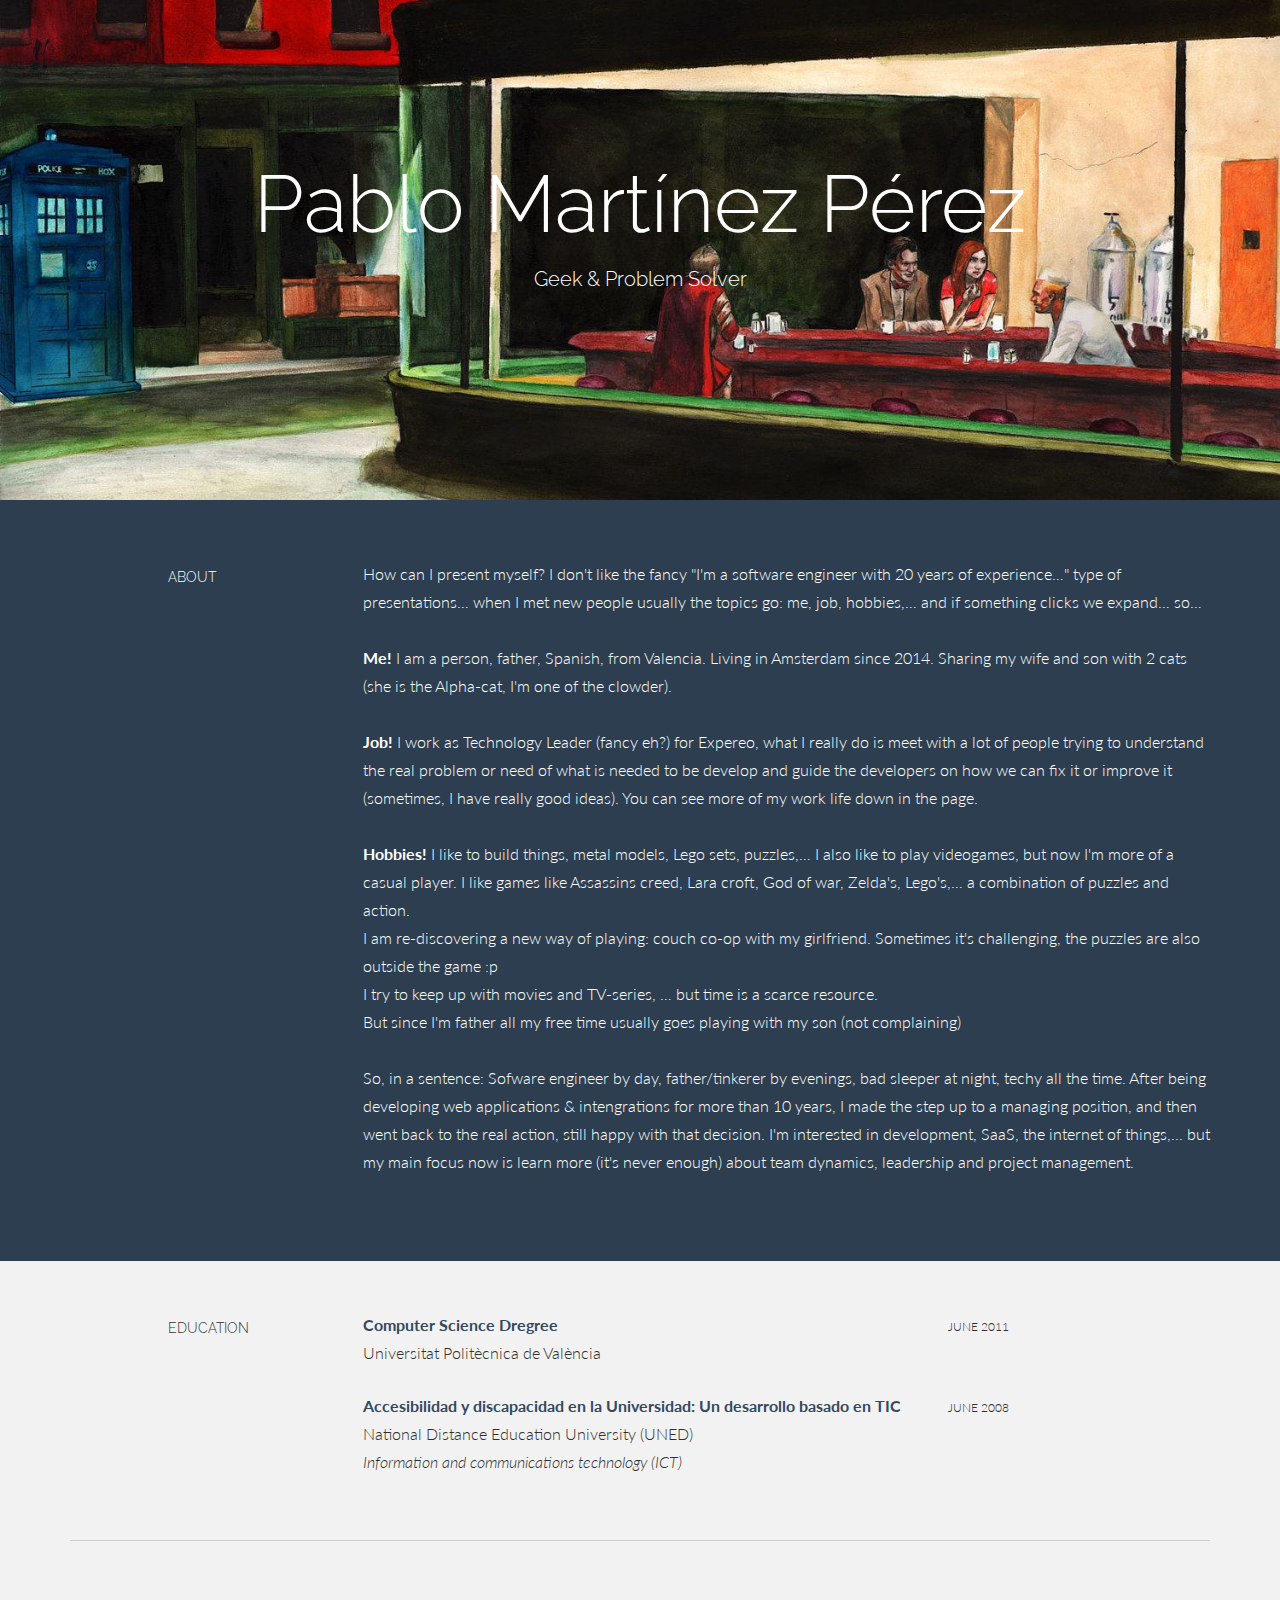
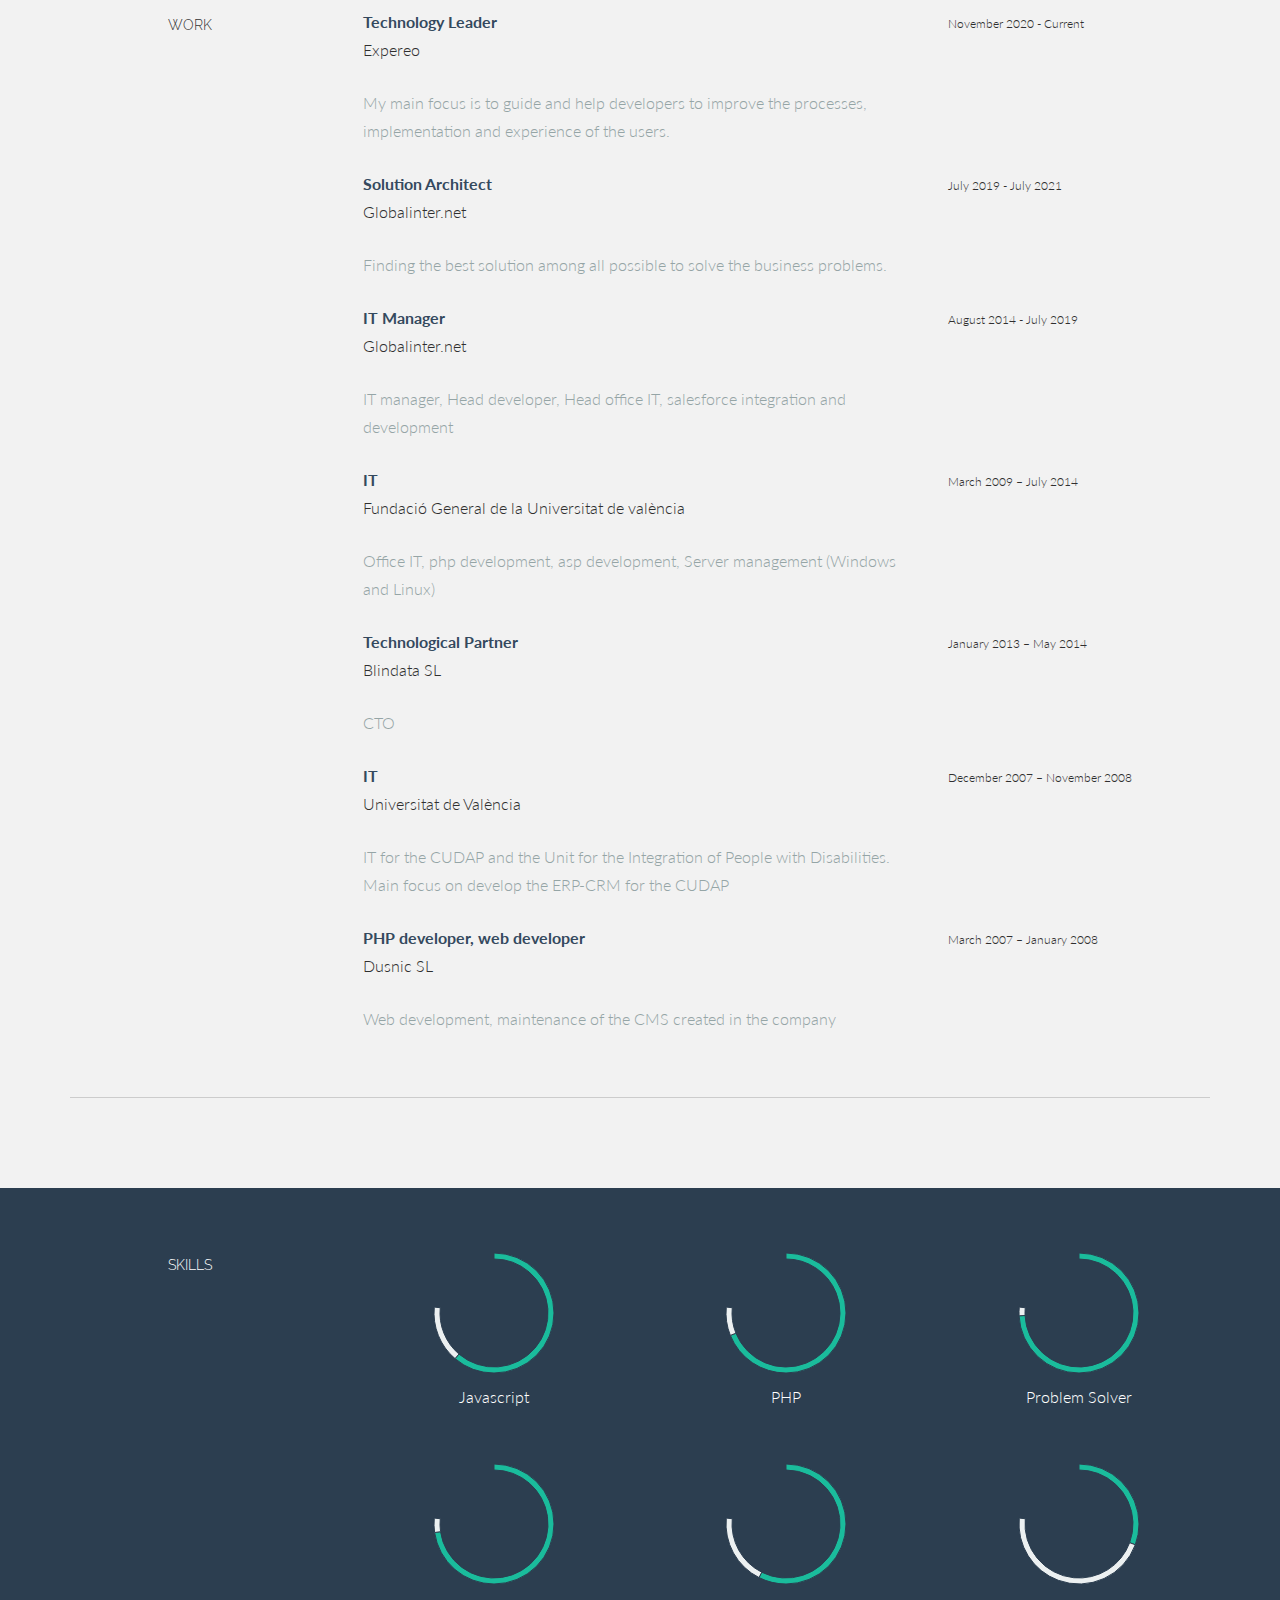
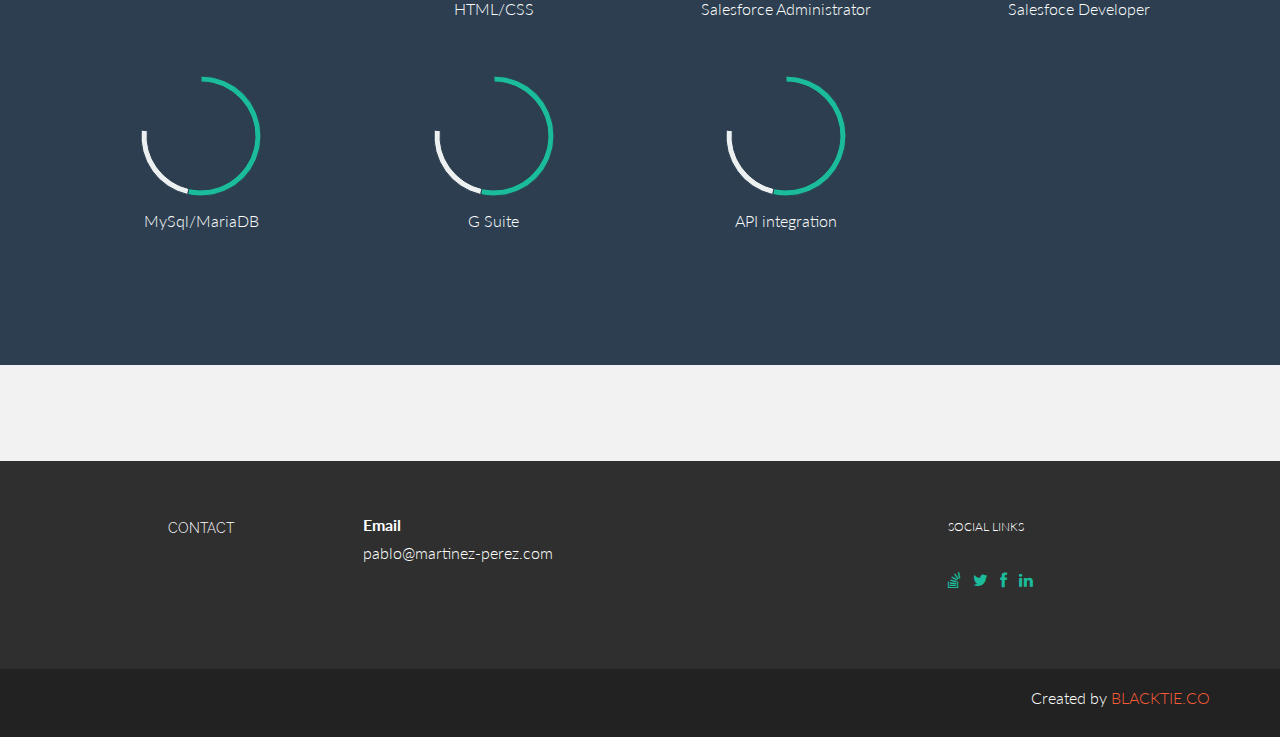
==== commit 52d78b3f: "styling" ====
--- a/index.html
+++ b/index.html
@@ -1,6 +1,6 @@
 <!DOCTYPE html>
 <html lang="en">
-  <head>
+<head>
     <meta charset="utf-8">
     <meta name="viewport" content="width=device-width, initial-scale=1.0">
     <meta name="description" content="">
@@ -23,37 +23,8 @@
     <script src="assets/js/jquery.min.js"></script>
     <script type="text/javascript" src="assets/js/smoothscroll.js"></script>
     <script src="assets/js/Chart.js"></script>
-
-    <!-- HTML5 shim and Respond.js IE8 support of HTML5 elements and media queries -->
-    <!--[if lt IE 9]>
-      <script src="assets/js/html5shiv.js"></script>
-      <script src="assets/js/respond.min.js"></script>
-    <![endif]-->
-  </head>
-
-  <body data-spy="scroll" data-offset="0" data-target="#nav">
-
-	<div id="section-topbar">
-		<div id="topbar-inner">
-			<div class="container">
-				<div class="row">
-					<div class="dropdown">
-						<ul id="nav" class="nav">
-							<li class="menu-item"><a class="smoothScroll" href="#about" title="About"><i class="icon-user"></i></a></li>
-							<li class="menu-item"><a class="smoothScroll" href="#resume" title="Resume"><i class="icon-file"></i></a></li>
-							<!-- <li class="menu-item"><a class="smoothScroll" href="#work" title="Works"><i class="icon-briefcase"></i></a></li>-->
-							<li class="menu-item"><a class="smoothScroll" href="#contact" title="Contact"><i class="icon-envelope"></i></a></li>
-						</ul><!--/ uL#nav -->
-					</div><!-- /.dropdown -->
-
-					<div class="clear"></div>
-				</div><!--/.row -->
-			</div><!--/.container -->
-
-			<div class="clear"></div>
-		</div><!--/ #topbar-inner -->
-	</div><!--/ #section-topbar -->
-
+</head>
+ <body data-spy="scroll" data-offset="0" data-target="#nav">
 	<div id="headerwrap">
 		<div class="container">
 			<div class="row centered">
@@ -252,191 +223,172 @@
 	<div id="skillswrap">
 		<div class="container">
 			<div class="row">
-					<div class="col-lg-2 col-lg-offset-1">
-						<h5>SKILLS</h5>
-					</div>
-					<div class="col-lg-3 centered">
-						<canvas id="javascript" height="130" width="130"></canvas>
-						<p>Javascript</p>
-						<br>
-						<script>
-							var doughnutData = [
-									{
-										value: 80,
-										color:"#1abc9c"
-									},
-									{
-										value : 20,
-										color : "#ecf0f1"
-									}
-								];
-								var myDoughnut = new Chart(document.getElementById("javascript").getContext("2d")).Doughnut(doughnutData);
-						</script>
-					</div>
-					<div class="col-lg-3 centered">
-						<canvas id="php" height="130" width="130"></canvas>
-						<p>PHP</p>
-						<br>
-						<script>
-							var doughnutData = [
-									{
-										value: 90,
-										color:"#1abc9c"
-									},
-									{
-										value : 10,
-										color : "#ecf0f1"
-									}
-								];
-								var myDoughnut = new Chart(document.getElementById("php").getContext("2d")).Doughnut(doughnutData);
-						</script>
-					</div>
-					<div class="col-lg-3 centered">
-						<canvas id="wordpress" height="130" width="130"></canvas>
-						<p>Problem Solver</p>
-						<br>
-						<script>
-							var doughnutData = [
-									{
-										value: 97,
-										color:"#1abc9c"
-									},
-									{
-										value : 3,
-										color : "#ecf0f1"
-									}
-								];
-								var myDoughnut = new Chart(document.getElementById("wordpress").getContext("2d")).Doughnut(doughnutData);
-						</script>
-					</div>
-
-					<div class="col-lg-3 col-lg-offset-3 centered">
-						<canvas id="html" height="130" width="130"></canvas>
-						<p>HTML/CSS</p>
-						<br>
-						<script>
-							var doughnutData = [
-									{
-										value: 95,
-										color:"#1abc9c"
-									},
-									{
-										value : 5,
-										color : "#ecf0f1"
-									}
-								];
-								var myDoughnut = new Chart(document.getElementById("html").getContext("2d")).Doughnut(doughnutData);
-						</script>
-					</div>
-					<div class="col-lg-3 centered">
-						<canvas id="sf_admin" height="130" width="130"></canvas>
-						<p>Salesforce Administrator</p>
-						<br>
-						<script>
-							var doughnutData = [
-									{
-										value: 75,
-										color:"#1abc9c"
-									},
-									{
-										value : 25,
-										color : "#ecf0f1"
-									}
-								];
-								var myDoughnut = new Chart(document.getElementById("sf_admin").getContext("2d")).Doughnut(doughnutData);
-						</script>
-					</div>
-					<div class="col-lg-3 centered">
-						<canvas id="sf_dev" height="130" width="130"></canvas>
-						<p>Salesfoce Developer</p>
-						<br>
-						<script>
-							var doughnutData = [
-									{
-										value: 40,
-										color:"#1abc9c"
-									},
-									{
-										value : 60,
-										color : "#ecf0f1"
-									}
-								];
-								var myDoughnut = new Chart(document.getElementById("sf_dev").getContext("2d")).Doughnut(doughnutData);
-						</script>
-					</div>
-					<div class="col-lg-3 centered">
-						<canvas id="mysql" height="130" width="130"></canvas>
-						<p>MySql/MariaDB</p>
-						<br>
-						<script>
-							var doughnutData = [
-									{
-										value: 70,
-										color:"#1abc9c"
-									},
-									{
-										value : 30,
-										color : "#ecf0f1"
-									}
-								];
-								var myDoughnut = new Chart(document.getElementById("mysql").getContext("2d")).Doughnut(doughnutData);
-						</script>
-					</div>
-					<div class="col-lg-3 centered">
-						<canvas id="gsuite" height="130" width="130"></canvas>
-						<p>G Suite</p>
-						<br>
-						<script>
-							var doughnutData = [
-									{
-										value: 70,
-										color:"#1abc9c"
-									},
-									{
-										value : 30,
-										color : "#ecf0f1"
-									}
-								];
-								var myDoughnut = new Chart(document.getElementById("gsuite").getContext("2d")).Doughnut(doughnutData);
-						</script>
-					</div>
-					<div class="col-lg-3 centered">
-						<canvas id="api" height="130" width="130"></canvas>
-						<p>API integration</p>
-						<br>
-						<script>
-							var doughnutData = [
-									{
-										value: 70,
-										color:"#1abc9c"
-									},
-									{
-										value : 30,
-										color : "#ecf0f1"
-									}
-								];
-								var myDoughnut = new Chart(document.getElementById("api").getContext("2d")).Doughnut(doughnutData);
-						</script>
-					</div>
-					<div class="col-lg-3 centered">
-						<canvas id="photoshop" height="130" width="130"></canvas>
-						<p>Photoshop</p>
-						<br>
-						<script>
-							var doughnutData = [
-									{
-										value: 50,
-										color:"#1abc9c"
-									},
-									{
-										value : 50,
-										color : "#ecf0f1"
-									}
-								];
-								var myDoughnut = new Chart(document.getElementById("photoshop").getContext("2d")).Doughnut(doughnutData);
-						</script>
-					</div>
-
+				<div class="col-lg-2 col-lg-offset-1">
+					<h5>SKILLS</h5>
+				</div>
+				<div class="col-lg-3 centered">
+					<canvas id="javascript" height="130" width="130"></canvas>
+					<p>Javascript</p>
+					<br>
+					<script>
+						var doughnutData = [
+								{
+									value: 80,
+									color:"#1abc9c"
+								},
+								{
+									value : 20,
+									color : "#ecf0f1"
+								}
+							];
+							var myDoughnut = new Chart(document.getElementById("javascript").getContext("2d")).Doughnut(doughnutData);
+					</script>
+				</div>
+				<div class="col-lg-3 centered">
+					<canvas id="php" height="130" width="130"></canvas>
+					<p>PHP</p>
+					<br>
+					<script>
+						var doughnutData = [
+								{
+									value: 90,
+									color:"#1abc9c"
+								},
+								{
+									value : 10,
+									color : "#ecf0f1"
+								}
+							];
+							var myDoughnut = new Chart(document.getElementById("php").getContext("2d")).Doughnut(doughnutData);
+					</script>
+				</div>
+				<div class="col-lg-3 centered">
+					<canvas id="wordpress" height="130" width="130"></canvas>
+					<p>Problem Solver</p>
+					<br>
+					<script>
+						var doughnutData = [
+								{
+									value: 97,
+									color:"#1abc9c"
+								},
+								{
+									value : 3,
+									color : "#ecf0f1"
+								}
+							];
+							var myDoughnut = new Chart(document.getElementById("wordpress").getContext("2d")).Doughnut(doughnutData);
+					</script>
+				</div>
+
+				<div class="col-lg-3 col-lg-offset-3 centered">
+					<canvas id="html" height="130" width="130"></canvas>
+					<p>HTML/CSS</p>
+					<br>
+					<script>
+						var doughnutData = [
+								{
+									value: 95,
+									color:"#1abc9c"
+								},
+								{
+									value : 5,
+									color : "#ecf0f1"
+								}
+							];
+							var myDoughnut = new Chart(document.getElementById("html").getContext("2d")).Doughnut(doughnutData);
+					</script>
+				</div>
+				<div class="col-lg-3 centered">
+					<canvas id="sf_admin" height="130" width="130"></canvas>
+					<p>Salesforce Administrator</p>
+					<br>
+					<script>
+						var doughnutData = [
+								{
+									value: 75,
+									color:"#1abc9c"
+								},
+								{
+									value : 25,
+									color : "#ecf0f1"
+								}
+							];
+							var myDoughnut = new Chart(document.getElementById("sf_admin").getContext("2d")).Doughnut(doughnutData);
+					</script>
+				</div>
+				<div class="col-lg-3 centered">
+					<canvas id="sf_dev" height="130" width="130"></canvas>
+					<p>Salesfoce Developer</p>
+					<br>
+					<script>
+						var doughnutData = [
+								{
+									value: 40,
+									color:"#1abc9c"
+								},
+								{
+									value : 60,
+									color : "#ecf0f1"
+								}
+							];
+							var myDoughnut = new Chart(document.getElementById("sf_dev").getContext("2d")).Doughnut(doughnutData);
+					</script>
+				</div>
+				<div class="col-lg-3 centered">
+					<canvas id="mysql" height="130" width="130"></canvas>
+					<p>MySql/MariaDB</p>
+					<br>
+					<script>
+						var doughnutData = [
+								{
+									value: 70,
+									color:"#1abc9c"
+								},
+								{
+									value : 30,
+									color : "#ecf0f1"
+								}
+							];
+							var myDoughnut = new Chart(document.getElementById("mysql").getContext("2d")).Doughnut(doughnutData);
+					</script>
+				</div>
+				<div class="col-lg-3 centered">
+					<canvas id="gsuite" height="130" width="130"></canvas>
+					<p>G Suite</p>
+					<br>
+					<script>
+						var doughnutData = [
+								{
+									value: 70,
+									color:"#1abc9c"
+								},
+								{
+									value : 30,
+									color : "#ecf0f1"
+								}
+							];
+							var myDoughnut = new Chart(document.getElementById("gsuite").getContext("2d")).Doughnut(doughnutData);
+					</script>
+				</div>
+				<div class="col-lg-3 centered">
+					<canvas id="api" height="130" width="130"></canvas>
+					<p>API integration</p>
+					<br>
+					<script>
+						var doughnutData = [
+								{
+									value: 70,
+									color:"#1abc9c"
+								},
+								{
+									value : 30,
+									color : "#ecf0f1"
+								}
+							];
+							var myDoughnut = new Chart(document.getElementById("api").getContext("2d")).Doughnut(doughnutData);
+					</script>
+				</div>
 			</div><!--/.row -->
 			<br>
 		</div><!--/.container -->
@@ -446,7 +398,7 @@
 
 	<section id="work" name="work"></section>
 	<!--PORTFOLIO DESCRIPTION -->
-	 <div class="container desc">
+	<div class="container desc">
 		<!--<div class="row">
 				<div class="col-lg-2 col-lg-offset-1">
 					<h5>PORTFOLIO</h5>
--- a/assets/css/main.css
+++ b/assets/css/main.css
@@ -154,7 +154,6 @@
 /* Header Wrap */
 #headerwrap {
 	background: url(../img/header-bg.jpg) no-repeat center top;
-	margin-top: 60px;
 	padding-top:140px;
 	text-align:center;
 	background-attachment: relative;
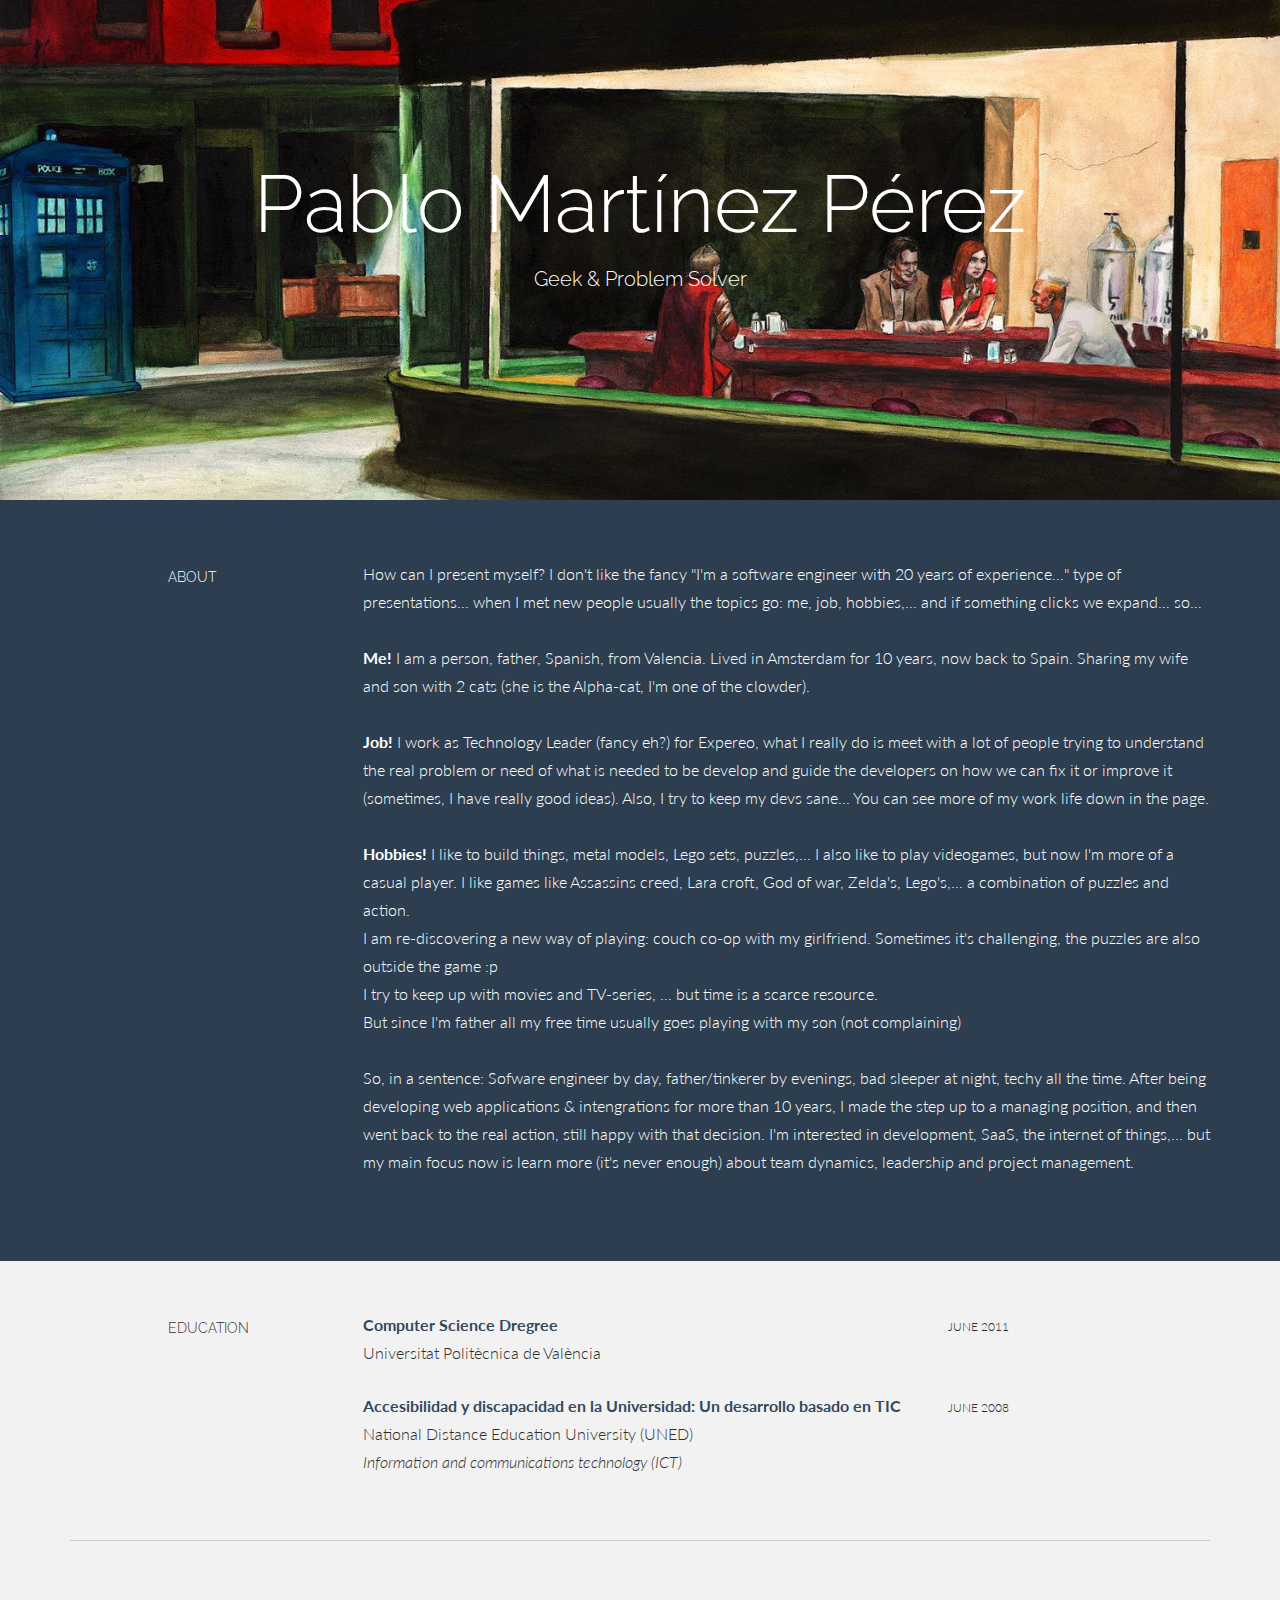
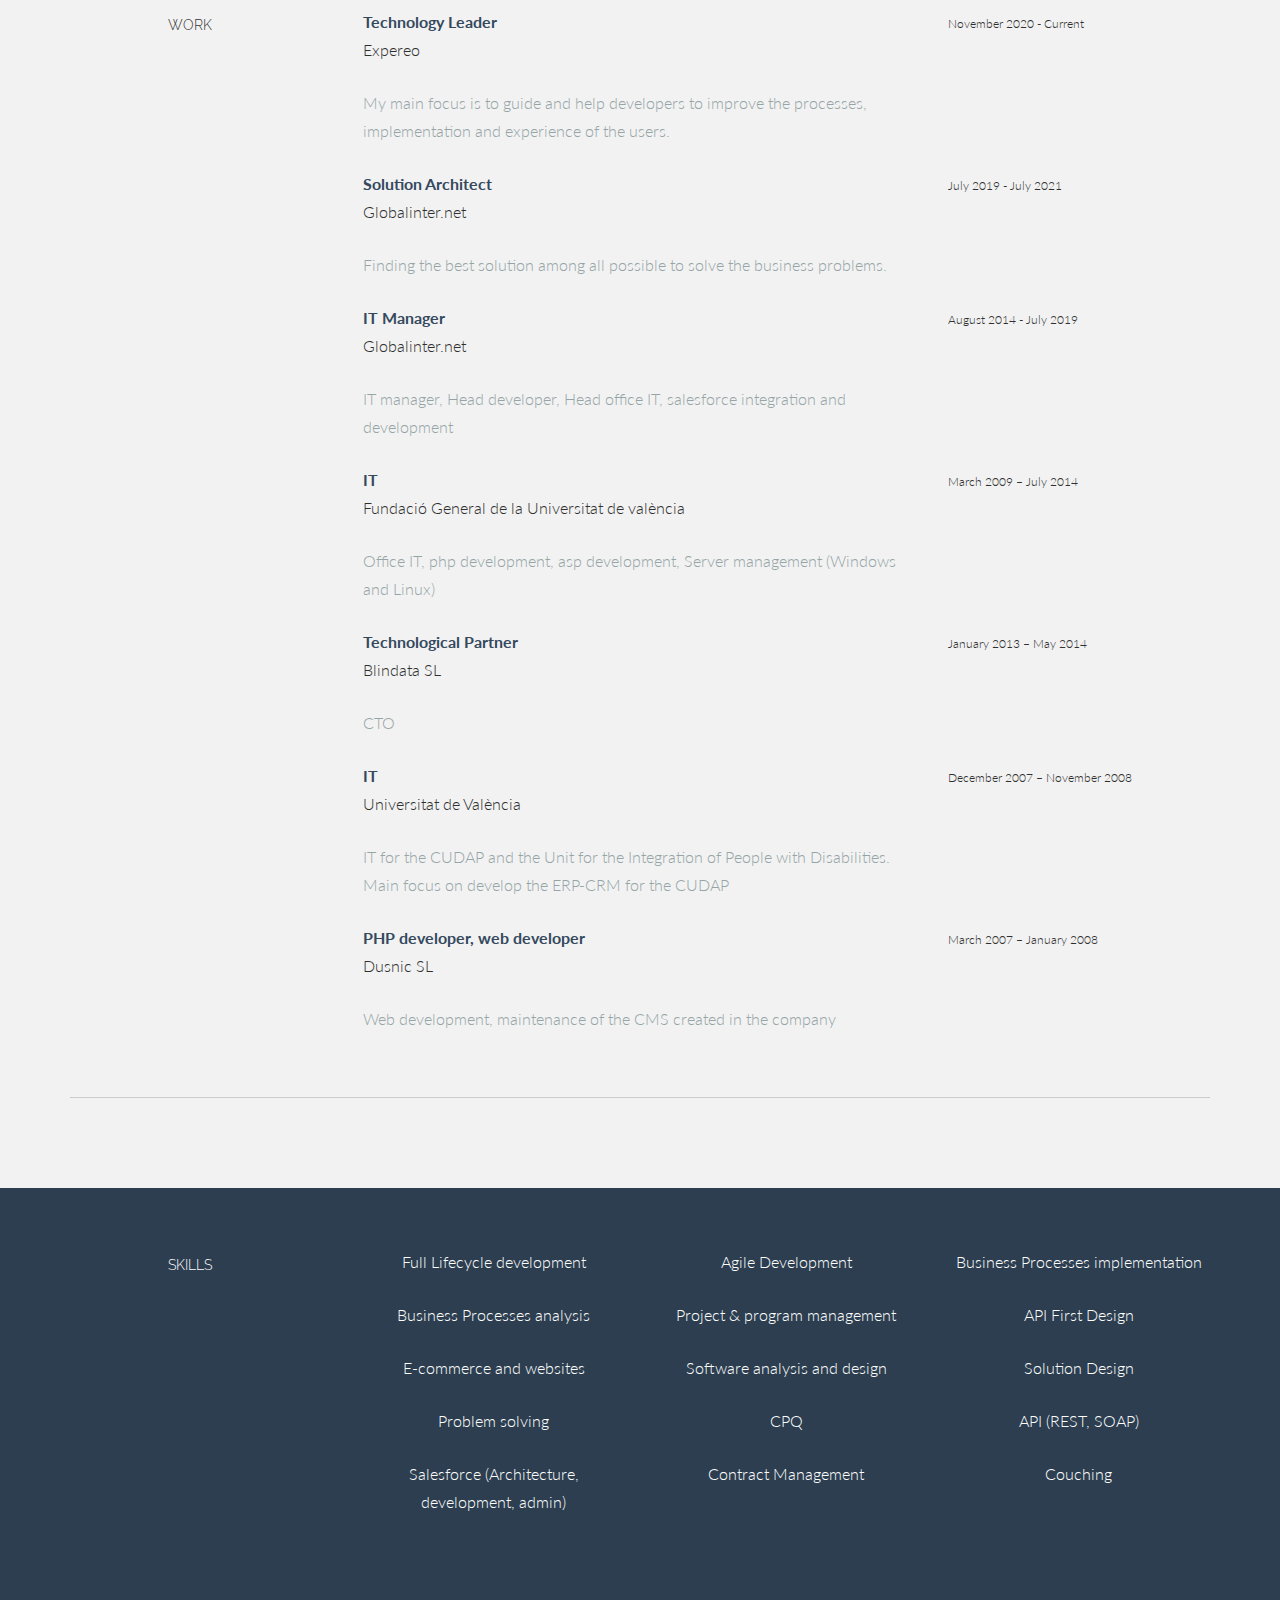
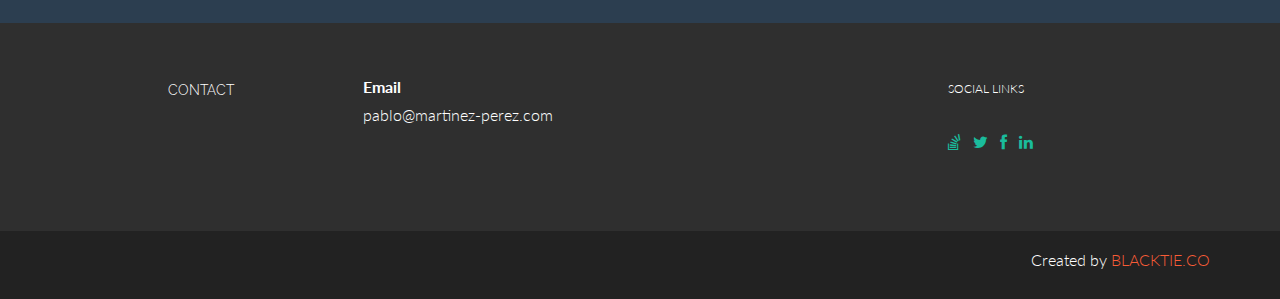
==== commit 89651425: "improved strucutre and content" ====
--- a/index.html
+++ b/index.html
@@ -48,9 +48,9 @@
 				<div class="col-lg-9">
 					<p>How can I present myself? I don't like the fancy "I'm a software engineer with 20 years of experience…" type of presentations… when I met new people usually the topics go: me, job, hobbies,… and if something clicks we expand… so… <br />
                         <br />
-<b>Me!</b> I am a person, father, Spanish, from Valencia. Living in Amsterdam since 2014. Sharing my wife and son with 2 cats (she is the Alpha-cat, I'm one of the clowder).<br /><br />
-
-<b>Job!</b> I work as Technology Leader (fancy eh?) for Expereo, what I really do is meet with a lot of people trying to understand the real problem or need of what is needed to be develop and guide the developers on how we can fix it or improve it (sometimes, I have really good ideas). You can see more of my work life down in the page.<br /><br />
+<b>Me!</b> I am a person, father, Spanish, from Valencia. Lived in Amsterdam for 10 years, now back to Spain. Sharing my wife and son with 2 cats (she is the Alpha-cat, I'm one of the clowder).<br /><br />
+
+<b>Job!</b> I work as Technology Leader (fancy eh?) for Expereo, what I really do is meet with a lot of people trying to understand the real problem or need of what is needed to be develop and guide the developers on how we can fix it or improve it (sometimes, I have really good ideas). Also, I try to keep my devs sane... You can see more of my work life down in the page.<br /><br />
 
 <b>Hobbies!</b> I like to build things, metal models, Lego sets, puzzles,… I also like to play videogames, but now I'm more of a casual player. I like games like Assassins creed, Lara croft, God of war, Zelda's, Lego's,… a combination of puzzles and action.<br />
 
@@ -226,226 +226,31 @@
 				<div class="col-lg-2 col-lg-offset-1">
 					<h5>SKILLS</h5>
 				</div>
-				<div class="col-lg-3 centered">
-					<canvas id="javascript" height="130" width="130"></canvas>
-					<p>Javascript</p>
-					<br>
-					<script>
-						var doughnutData = [
-								{
-									value: 80,
-									color:"#1abc9c"
-								},
-								{
-									value : 20,
-									color : "#ecf0f1"
-								}
-							];
-							var myDoughnut = new Chart(document.getElementById("javascript").getContext("2d")).Doughnut(doughnutData);
-					</script>
-				</div>
-				<div class="col-lg-3 centered">
-					<canvas id="php" height="130" width="130"></canvas>
-					<p>PHP</p>
-					<br>
-					<script>
-						var doughnutData = [
-								{
-									value: 90,
-									color:"#1abc9c"
-								},
-								{
-									value : 10,
-									color : "#ecf0f1"
-								}
-							];
-							var myDoughnut = new Chart(document.getElementById("php").getContext("2d")).Doughnut(doughnutData);
-					</script>
-				</div>
-				<div class="col-lg-3 centered">
-					<canvas id="wordpress" height="130" width="130"></canvas>
-					<p>Problem Solver</p>
-					<br>
-					<script>
-						var doughnutData = [
-								{
-									value: 97,
-									color:"#1abc9c"
-								},
-								{
-									value : 3,
-									color : "#ecf0f1"
-								}
-							];
-							var myDoughnut = new Chart(document.getElementById("wordpress").getContext("2d")).Doughnut(doughnutData);
-					</script>
-				</div>
-
-				<div class="col-lg-3 col-lg-offset-3 centered">
-					<canvas id="html" height="130" width="130"></canvas>
-					<p>HTML/CSS</p>
-					<br>
-					<script>
-						var doughnutData = [
-								{
-									value: 95,
-									color:"#1abc9c"
-								},
-								{
-									value : 5,
-									color : "#ecf0f1"
-								}
-							];
-							var myDoughnut = new Chart(document.getElementById("html").getContext("2d")).Doughnut(doughnutData);
-					</script>
-				</div>
-				<div class="col-lg-3 centered">
-					<canvas id="sf_admin" height="130" width="130"></canvas>
-					<p>Salesforce Administrator</p>
-					<br>
-					<script>
-						var doughnutData = [
-								{
-									value: 75,
-									color:"#1abc9c"
-								},
-								{
-									value : 25,
-									color : "#ecf0f1"
-								}
-							];
-							var myDoughnut = new Chart(document.getElementById("sf_admin").getContext("2d")).Doughnut(doughnutData);
-					</script>
-				</div>
-				<div class="col-lg-3 centered">
-					<canvas id="sf_dev" height="130" width="130"></canvas>
-					<p>Salesfoce Developer</p>
-					<br>
-					<script>
-						var doughnutData = [
-								{
-									value: 40,
-									color:"#1abc9c"
-								},
-								{
-									value : 60,
-									color : "#ecf0f1"
-								}
-							];
-							var myDoughnut = new Chart(document.getElementById("sf_dev").getContext("2d")).Doughnut(doughnutData);
-					</script>
-				</div>
-				<div class="col-lg-3 centered">
-					<canvas id="mysql" height="130" width="130"></canvas>
-					<p>MySql/MariaDB</p>
-					<br>
-					<script>
-						var doughnutData = [
-								{
-									value: 70,
-									color:"#1abc9c"
-								},
-								{
-									value : 30,
-									color : "#ecf0f1"
-								}
-							];
-							var myDoughnut = new Chart(document.getElementById("mysql").getContext("2d")).Doughnut(doughnutData);
-					</script>
-				</div>
-				<div class="col-lg-3 centered">
-					<canvas id="gsuite" height="130" width="130"></canvas>
-					<p>G Suite</p>
-					<br>
-					<script>
-						var doughnutData = [
-								{
-									value: 70,
-									color:"#1abc9c"
-								},
-								{
-									value : 30,
-									color : "#ecf0f1"
-								}
-							];
-							var myDoughnut = new Chart(document.getElementById("gsuite").getContext("2d")).Doughnut(doughnutData);
-					</script>
-				</div>
-				<div class="col-lg-3 centered">
-					<canvas id="api" height="130" width="130"></canvas>
-					<p>API integration</p>
-					<br>
-					<script>
-						var doughnutData = [
-								{
-									value: 70,
-									color:"#1abc9c"
-								},
-								{
-									value : 30,
-									color : "#ecf0f1"
-								}
-							];
-							var myDoughnut = new Chart(document.getElementById("api").getContext("2d")).Doughnut(doughnutData);
-					</script>
-				</div>
+				<div class="col-lg-3 centered"><p>Full Lifecycle development</p></div>
+				<div class="col-lg-3 centered"><p>Agile Development</p></div>
+				<div class="col-lg-3 centered"><p>Business Processes implementation</p></div>
+				<div class="col-lg-3 col-lg-offset-3 centered"><p>Business Processes analysis</p></div>
+				<div class="col-lg-3 centered"><p>Project & program management</p></div>
+				<div class="col-lg-3 centered"><p>API First Design</p></div>
+				<div class="col-lg-3 col-lg-offset-3 centered"><p>E-commerce and websites</p></div>
+				<div class="col-lg-3 centered"><p>Software analysis and design</p></div>
+				<div class="col-lg-3 centered"><p>Solution Design</p></div>
+				<div class="col-lg-3 col-lg-offset-3 centered"><p>Problem solving</p></div>
+				<div class="col-lg-3 centered"><p>CPQ</p></div>
+				<div class="col-lg-3 centered"><p>API (REST, SOAP)</p></div>
+				<div class="col-lg-3 col-lg-offset-3 centered"><p>Salesforce (Architecture, development, admin)</p></div>
+				<div class="col-lg-3 centered"><p>Contract Management</p></div>
+				<div class="col-lg-3 centered"><p>Couching</p></div>
+				
 			</div><!--/.row -->
 			<br>
 		</div><!--/.container -->
 	</div><!--/ #skillswrap -->
-
-
-
-	<section id="work" name="work"></section>
-	<!--PORTFOLIO DESCRIPTION -->
-	<div class="container desc">
-		<!--<div class="row">
-				<div class="col-lg-2 col-lg-offset-1">
-					<h5>PORTFOLIO</h5>
-				</div>
-				<div class="col-lg-6">
-					<p><img class="img-responsive" src="assets/img/port01.jpg" alt=""></p>
-				</div>
-				<div class="col-lg-3">
-					<p>CANALS OF ENGLAND</p>
-				<p><more>Lorem Ipsum is simply dummy text of the printing and typesetting industry. Lorem Ipsum has been the industry's standard dummy text ever since the 1500s, when an unknown printer took a galley of type and scrambled it to make a type specimen book.<br/><br/>
-					<sm><i class="icon-tag"></i> design</sm></more>
-				</p>
-				</div>
-
-				<div class="col-lg-6 col-lg-offset-3">
-					<p><img class="img-responsive" src="assets/img/port02.jpg" alt=""></p>
-				</div>
-				<div class="col-lg-3">
-						<p>SANKEY</p>
-					<p><more>Lorem Ipsum is simply dummy text of the printing and typesetting industry. Lorem Ipsum has been the industry's standard dummy text ever since the 1500s, when an unknown printer took a galley of type and scrambled it to make a type specimen book.<br/><br/>
-						<sm><i class="icon-tag"></i> front-end</sm></more>
-					</p>
-				</div>
-
-				<div class="col-lg-6 col-lg-offset-3">
-					<p><img class="img-responsive" src="assets/img/port03.jpg" alt=""></p>
-				</div>
-				<div class="col-lg-3">
-						<p>WE GROW</p>
-					<p><more>Lorem Ipsum is simply dummy text of the printing and typesetting industry. Lorem Ipsum has been the industry's standard dummy text ever since the 1500s, when an unknown printer took a galley of type and scrambled it to make a type specimen book.<br/><br/>
-						<sm><i class="icon-tag"></i> web design</sm></more>
-					</p>
-				</div>
-
-		</div><!--/.row -->
-		<br>
-		<br>
-	</div><!--/.container -->
-
-
-
 	<section id="contact" name="contact"></section>
 	<!--FOOTER DESCRIPTION -->
 	<div id="footwrap">
 		<div class="container">
 			<div class="row">
-
 				<div class="col-lg-2 col-lg-offset-1">
 					<h5>CONTACT</h5>
 				</div>
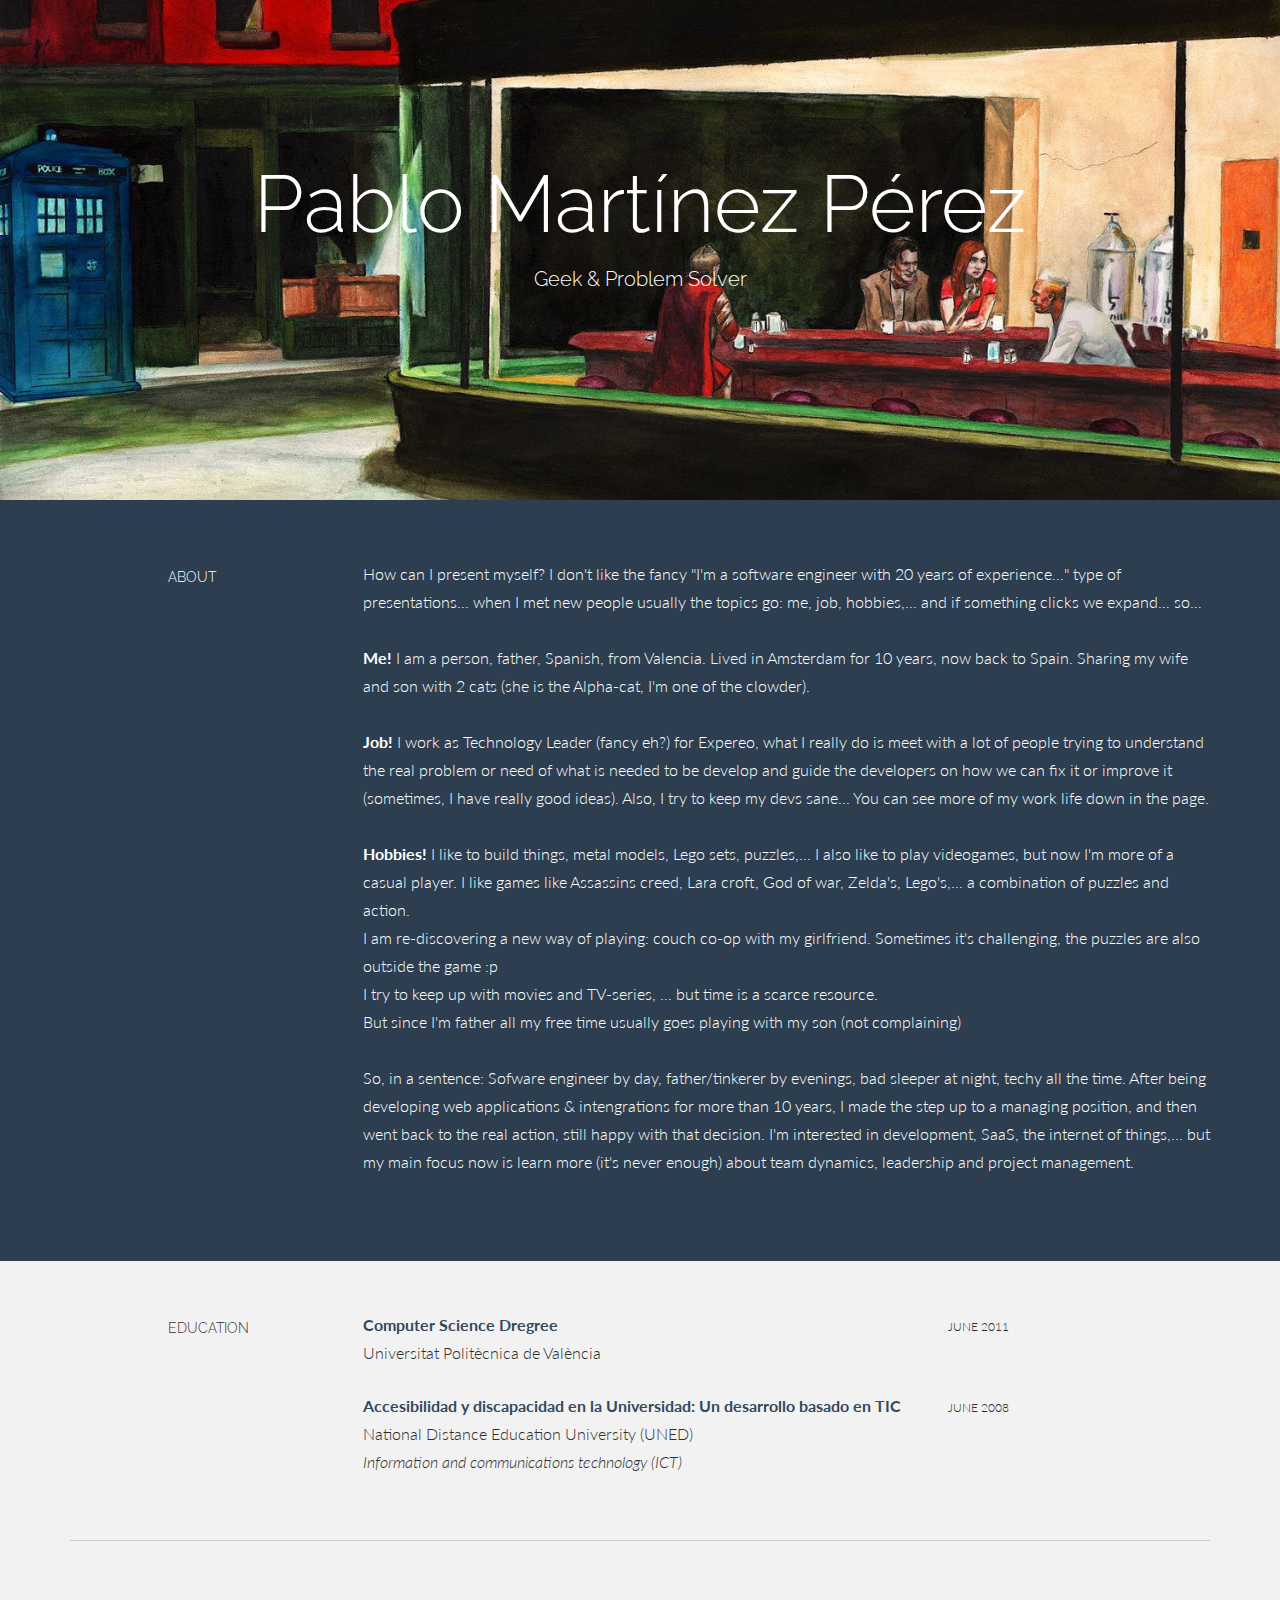
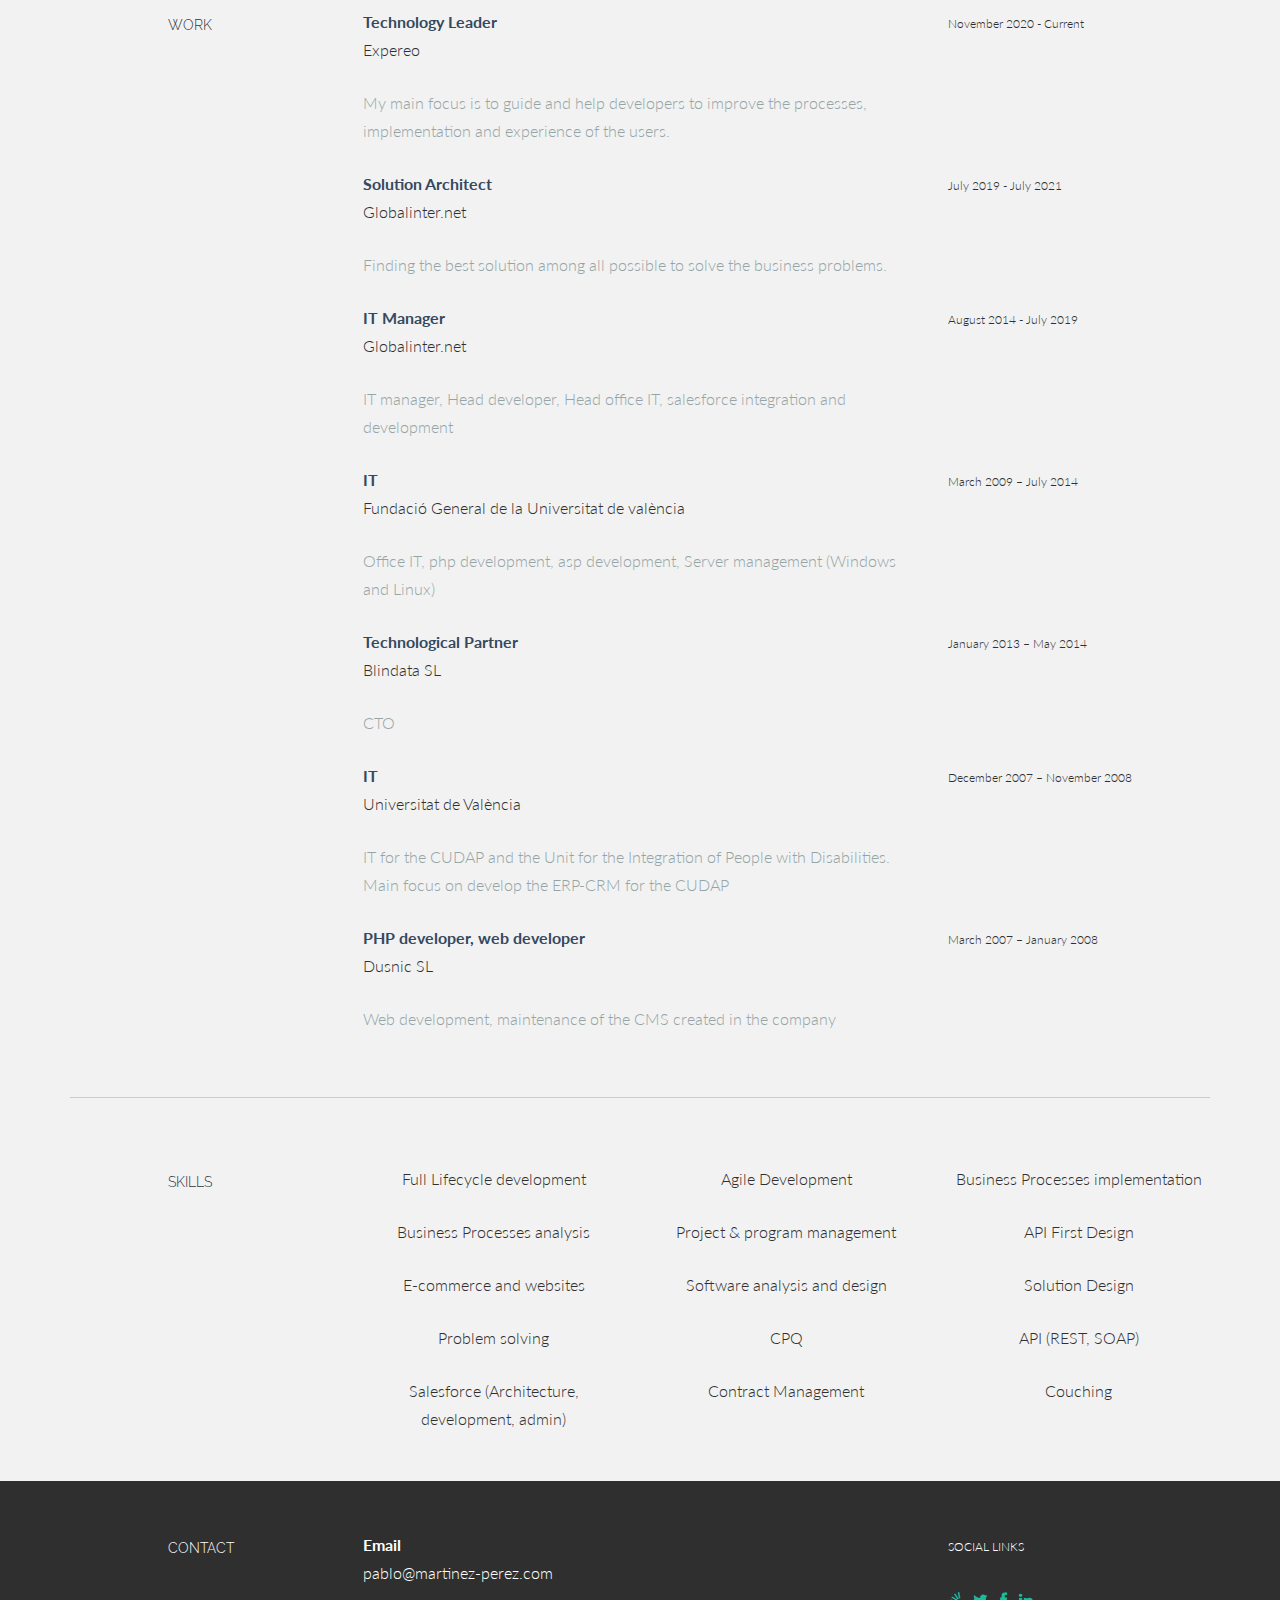
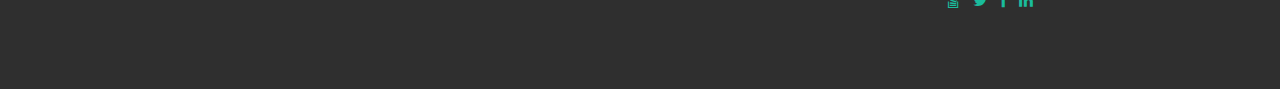
==== commit 888f7371: "added google" ====
--- a/index.html
+++ b/index.html
@@ -188,40 +188,9 @@
 		<hr>
 	</div><!--/.container -->
 
-
-	<!--AWARDS DESCRIPTION -->
-	 <div class="container desc">
-		<!--<div class="row">
-				<div class="col-lg-2 col-lg-offset-1">
-					<h5>AWARDS</h5>
-				</div>
-				<div class="col-lg-6">
-					<p><t>Best Web Design</t><br/>
-						Black Tie Site <br/>
-					</p>
-				</div>
-				<div class="col-lg-3">
-					<p><sm>NOVEMBER 2013</sm></p>
-				</div>
-
-				<div class="col-lg-6 col-lg-offset-3">
-					<p><t>Designer of the Year</t><br/>
-						Awwwards Site
-					</p>
-					<p><more>Lorem Ipsum is simply dummy text of the printing and typesetting industry. Lorem Ipsum has been the industry's standard dummy text ever since the 1500s, when an unknown printer took a galley of type and scrambled it to make a type specimen book.</more></p>
-				</div>
-				<div class="col-lg-3">
-					<p><sm>2013</sm></p>
-				</div>
-
-		</div><!--/.row -->
-		<br>
-	</div><!--/.container -->
-
-
 	<!--SKILLS DESCRIPTION -->
-	<div id="skillswrap">
-		<div class="container">
+	<div id="skillswrap12">
+		<div class="container desc">
 			<div class="row">
 				<div class="col-lg-2 col-lg-offset-1">
 					<h5>SKILLS</h5>
@@ -274,27 +243,14 @@
 		</div><!--/.container -->
 	</div><!--/ #footer -->
 
-	<div id="c">
-		<div class="container">
-			<p>Created by <a href="http://www.blacktie.co">BLACKTIE.CO</a></p>
-
-		</div>
-	</div>
-
-
-    <!-- Bootstrap core JavaScript
-    ================================================== -->
-    <!-- Placed at the end of the document so the pages load faster -->
-    <script src="assets/js/bootstrap.js"></script>
-	<script>
-  (function(i,s,o,g,r,a,m){i['GoogleAnalyticsObject']=r;i[r]=i[r]||function(){
-  (i[r].q=i[r].q||[]).push(arguments)},i[r].l=1*new Date();a=s.createElement(o),
-  m=s.getElementsByTagName(o)[0];a.async=1;a.src=g;m.parentNode.insertBefore(a,m)
-  })(window,document,'script','https://www.google-analytics.com/analytics.js','ga');
-
-  ga('create', 'UA-87612403-2', 'auto');
-  ga('send', 'pageview');
-
+<!-- Google tag (gtag.js) -->
+<script async src="https://www.googletagmanager.com/gtag/js?id=G-TE3KLJRMYX"></script>
+<script>
+  window.dataLayer = window.dataLayer || [];
+  function gtag(){dataLayer.push(arguments);}
+  gtag('js', new Date());
+
+  gtag('config', 'G-TE3KLJRMYX');
 </script>
 
   </body>
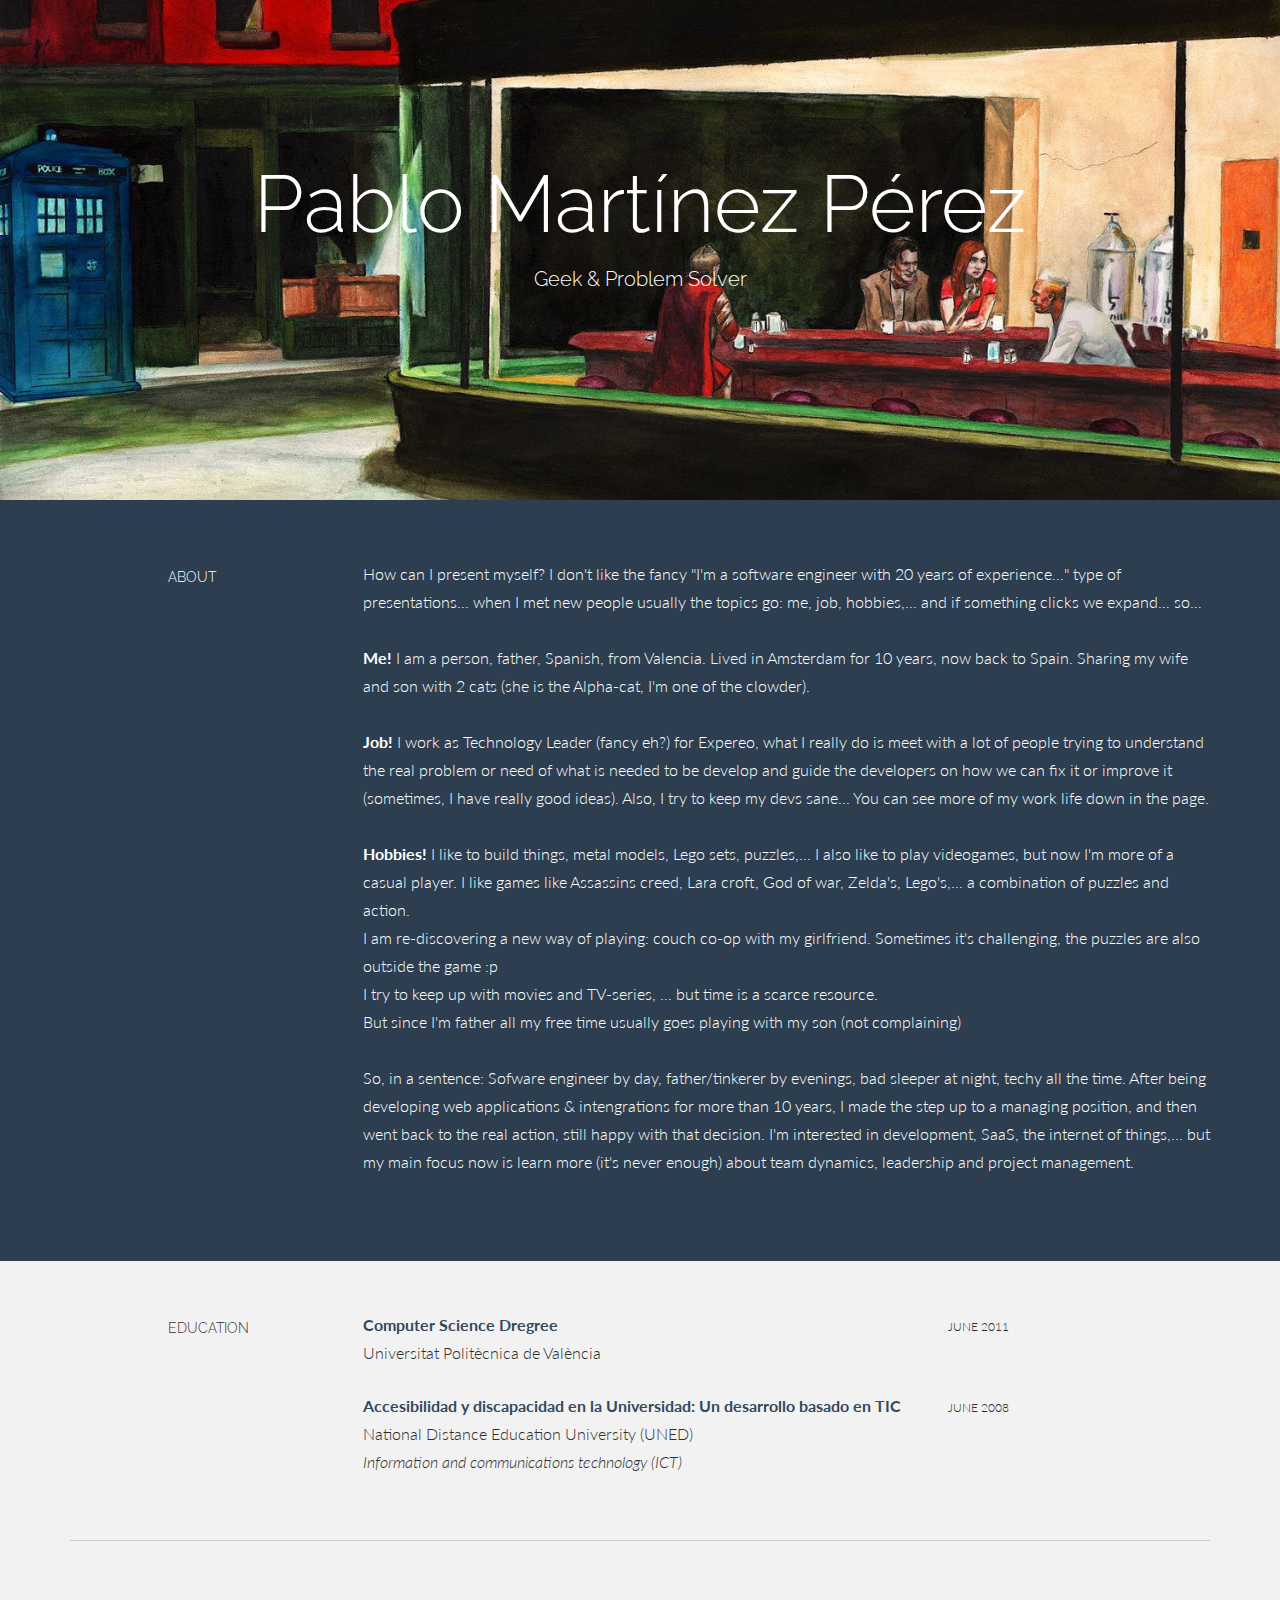
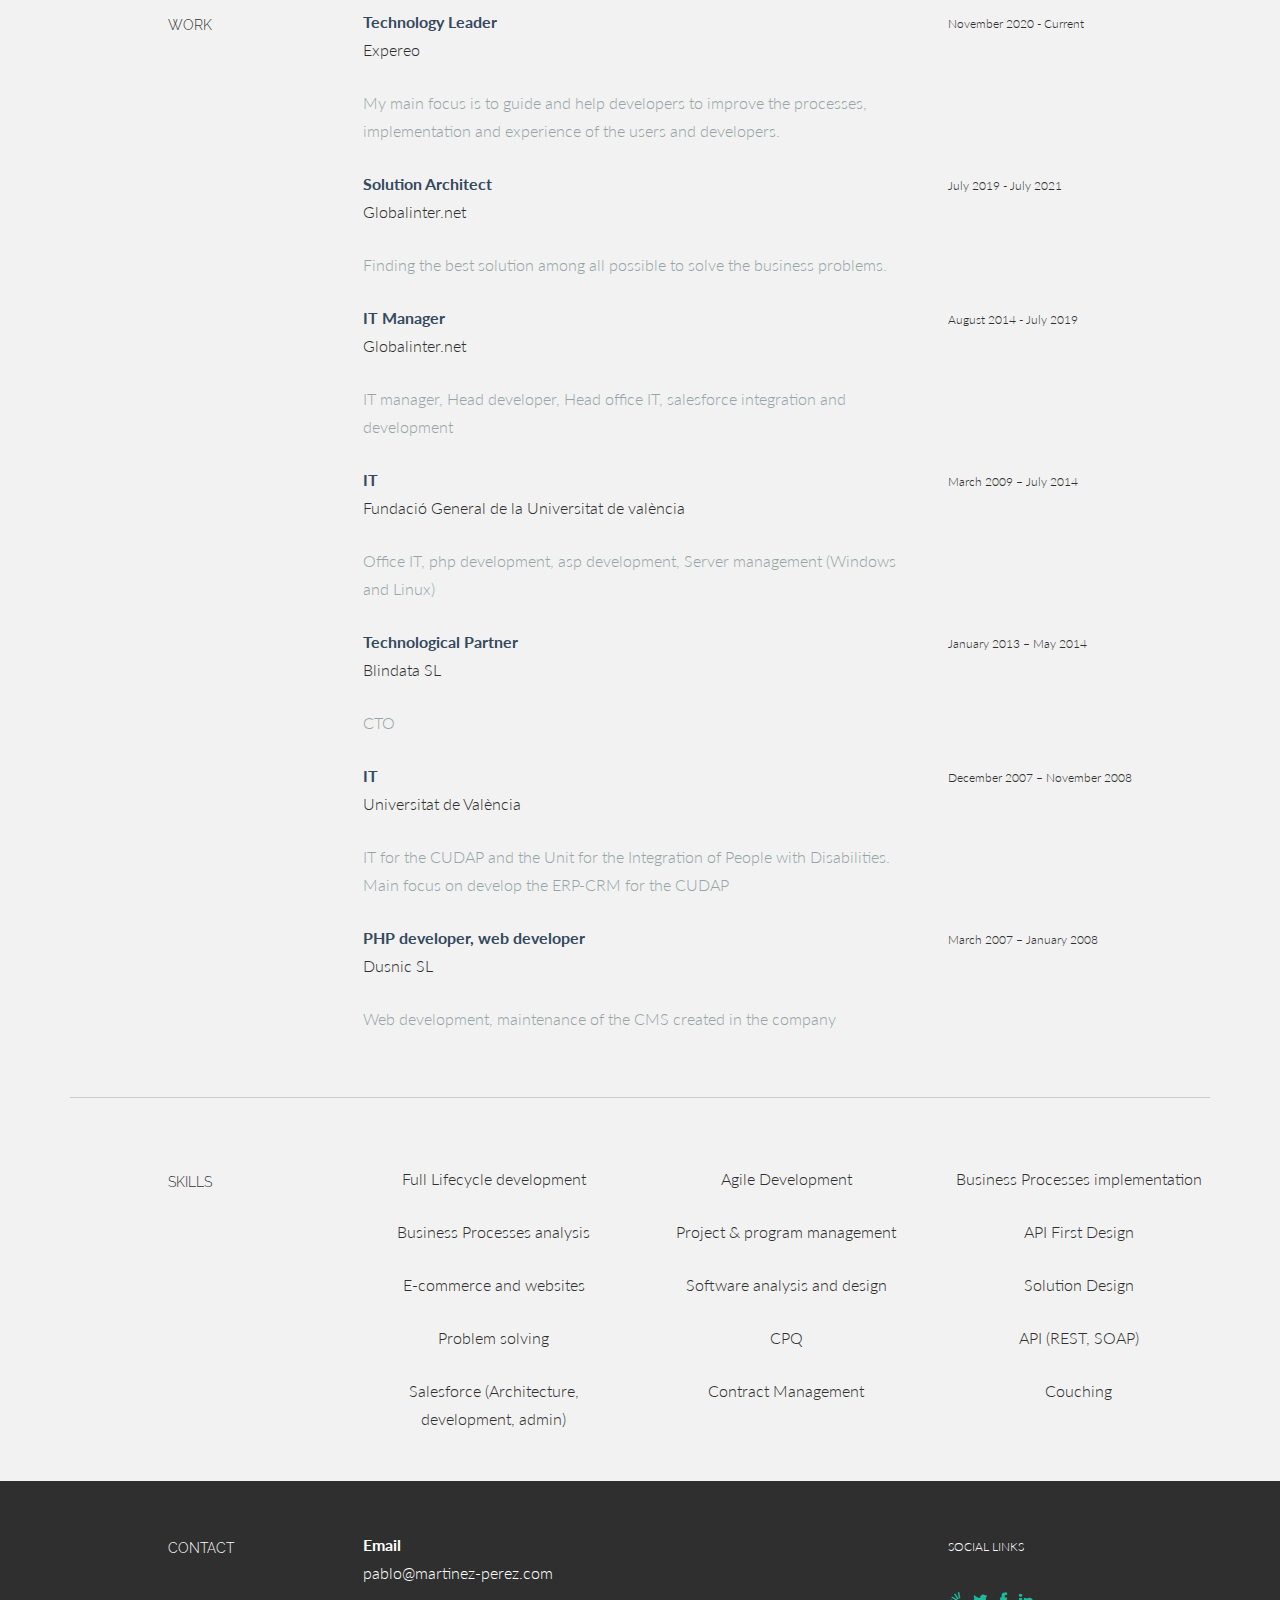
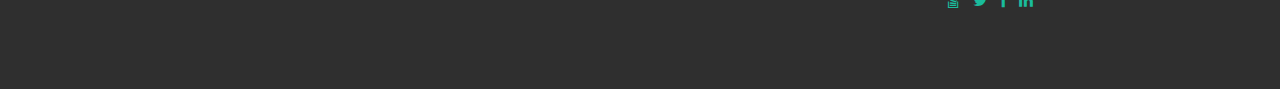
==== commit 2bdd2897: "removing comments" ====
--- a/index.html
+++ b/index.html
@@ -6,35 +6,27 @@
     <meta name="description" content="">
     <meta name="author" content="">
     <link rel="shortcut icon" href="assets/ico/favicon.png">
-
     <title>Pablo Mart&iacute;nez P&eacute;rez - Geel & problem solver</title>
-
-    <!-- Bootstrap core CSS -->
     <link href="assets/css/bootstrap.css" rel="stylesheet">
-
-    <!-- Custom styles for this template -->
     <link href="assets/css/main.css" rel="stylesheet">
-
 	<link rel="stylesheet" href="assets/css/font-awesome.min.css">
-
     <link href='http://fonts.googleapis.com/css?family=Lato:300,400,700,300italic,400italic' rel='stylesheet' type='text/css'>
     <link href='http://fonts.googleapis.com/css?family=Raleway:400,300,700' rel='stylesheet' type='text/css'>
-
     <script src="assets/js/jquery.min.js"></script>
     <script type="text/javascript" src="assets/js/smoothscroll.js"></script>
     <script src="assets/js/Chart.js"></script>
 </head>
- <body data-spy="scroll" data-offset="0" data-target="#nav">
+<body data-spy="scroll" data-offset="0" data-target="#nav">
 	<div id="headerwrap">
 		<div class="container">
 			<div class="row centered">
 				<div class="col-lg-12">
 					<h1>Pablo Mart&iacute;nez P&eacute;rez</h1>
 					<h3>Geek & Problem Solver</h3>
-				</div><!--/.col-lg-12 -->
-			</div><!--/.row -->
-		</div><!--/.container -->
-	</div><!--/.#headerwrap -->
+				</div>
+			</div>
+		</div>
+	</div>
 
 
 	<section id="about" name="about"></section>
@@ -65,17 +57,13 @@
 
                         After being developing web applications & intengrations for more than 10 years, I made the step up to a managing position, and then went back to the real action, still happy with that decision. I'm interested in development, SaaS, the internet of things,... but my main focus now is learn more (it's never enough) about team dynamics, leadership and project management. </p>
 				</div>
-				<!-- <div class="col-lg-3">
-					<p><a href="#"><i class="icon-file"></i></a> <sm>DOWNLOAD PDF</sm></p>
-				</div> -->
-
-			</div><!--/.row -->
-		</div><!--/.container -->
-	</div><!--/ #intro -->
+			</div>
+		</div>
+	</div>
 
 
 	<section id="resume" name="resume"></section>
-	<!--EDUCATION DESCRIPTION -->
+
 	<div class="container desc">
 		<div class="row">
 
@@ -103,13 +91,10 @@
 					<p><sm>JUNE 2008</sm></p>
 				</div>
 
-		</div><!--/.row -->
+		</div>
 		<br>
 		<hr>
-	</div><!--/.container -->
-
-
-	<!--WORK DESCRIPTION -->
+	</div>
 	<div class="container desc">
 		<div class="row">
 				<div class="col-lg-2 col-lg-offset-1">
@@ -119,7 +104,7 @@
 					<p><t>Technology Leader</t><br/>
 						Expereo <br/>
 					</p>
-					<p><more>My main focus is to guide and help developers to improve the processes, implementation and experience of the users.</more></p>
+					<p><more>My main focus is to guide and help developers to improve the processes, implementation and experience of the users and developers.</more></p>
 				</div>
 				<div class="col-lg-3">
 					<p><sm>November 2020 - Current</sm></p>
@@ -183,12 +168,10 @@
 				<div class="col-lg-3">
 					<p><sm>March 2007 – January 2008 </sm></p>
 				</div>
-		</div><!--/.row -->
+		</div>
 		<br>
 		<hr>
-	</div><!--/.container -->
-
-	<!--SKILLS DESCRIPTION -->
+	</div>
 	<div id="skillswrap12">
 		<div class="container desc">
 			<div class="row">
@@ -211,12 +194,11 @@
 				<div class="col-lg-3 centered"><p>Contract Management</p></div>
 				<div class="col-lg-3 centered"><p>Couching</p></div>
 				
-			</div><!--/.row -->
+			</div>
 			<br>
-		</div><!--/.container -->
-	</div><!--/ #skillswrap -->
+		</div>
+	</div>
 	<section id="contact" name="contact"></section>
-	<!--FOOTER DESCRIPTION -->
 	<div id="footwrap">
 		<div class="container">
 			<div class="row">
@@ -239,19 +221,18 @@
 
 					</p>
 				</div>
-			</div><!--/.row -->
-		</div><!--/.container -->
-	</div><!--/ #footer -->
-
-<!-- Google tag (gtag.js) -->
+			</div>
+		</div>
+	</div>
+
 <script async src="https://www.googletagmanager.com/gtag/js?id=G-TE3KLJRMYX"></script>
 <script>
-  window.dataLayer = window.dataLayer || [];
-  function gtag(){dataLayer.push(arguments);}
-  gtag('js', new Date());
-
-  gtag('config', 'G-TE3KLJRMYX');
+    window.dataLayer = window.dataLayer || [];
+	function gtag(){dataLayer.push(arguments);}
+	gtag('js', new Date());
+
+	gtag('config', 'G-TE3KLJRMYX');
 </script>
 
-  </body>
+</body>
 </html>
